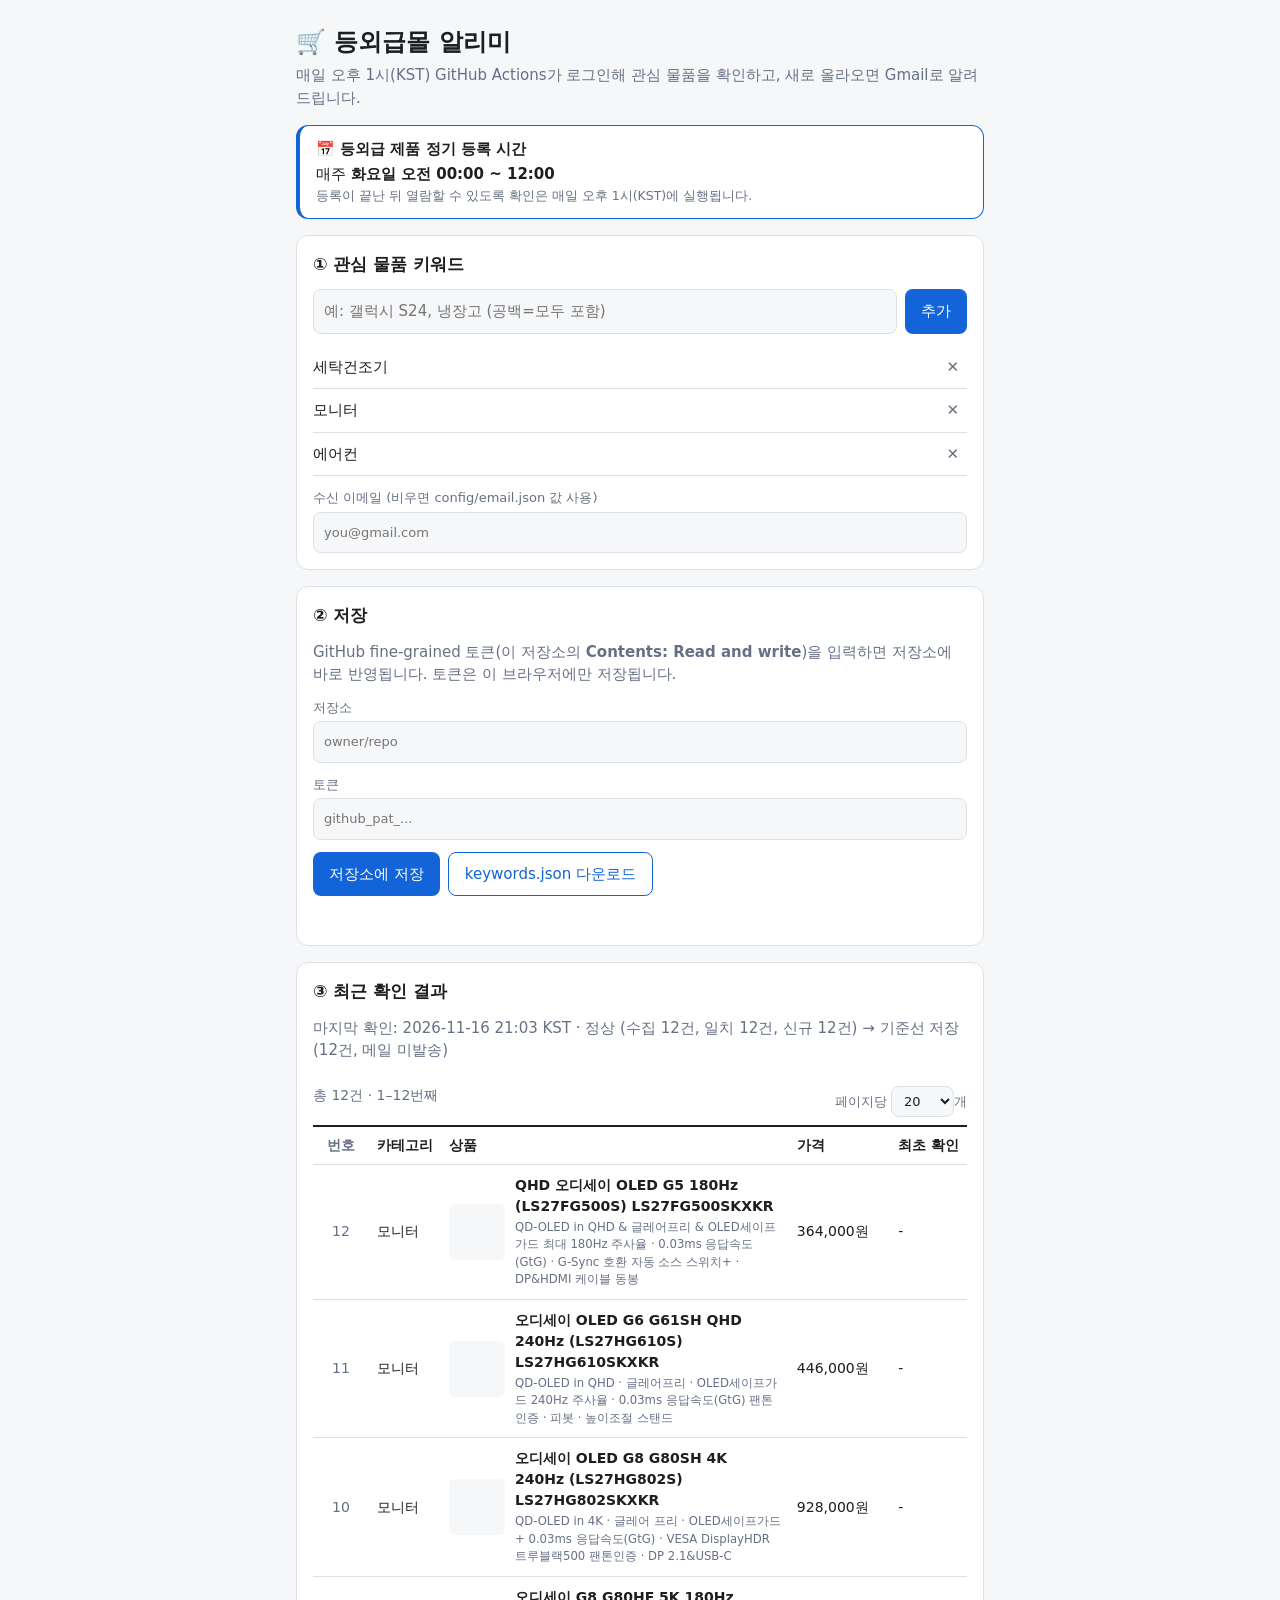
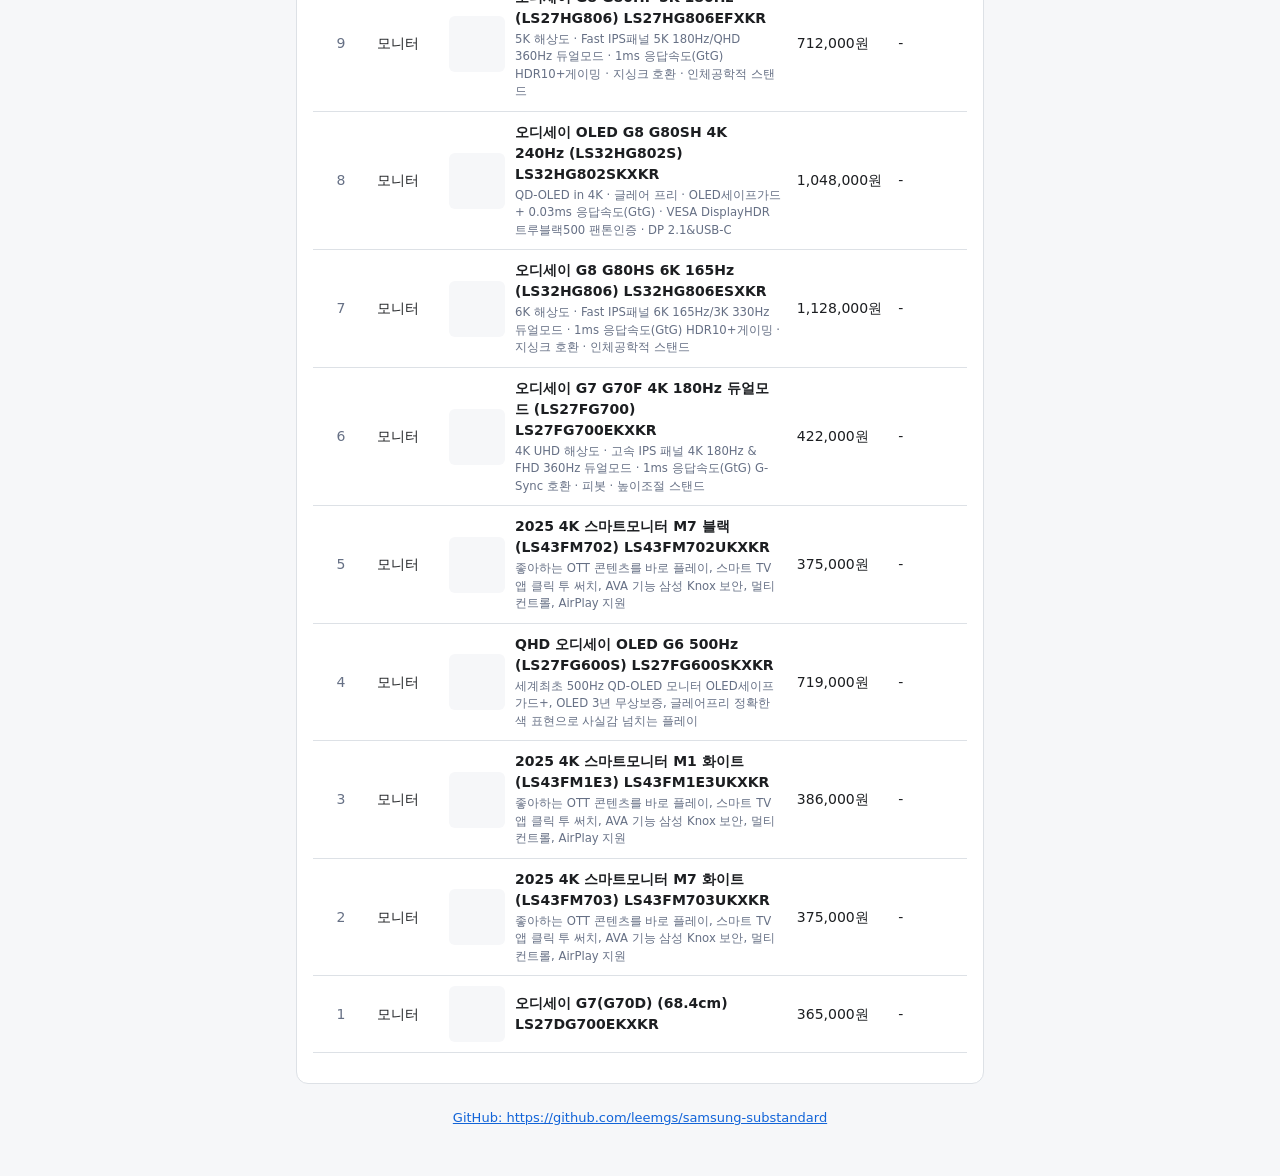
==== docs/index.html @ 7803d459 "feat: ③ 결과를 게시판(페이지당 10~100개, 페이지 번호)으로 출력, 로그인 후 안내 팝업 자동 확인 Co-Authored-By: Claude Sonnet 5.5 <nor" ====
<!doctype html>
<html lang="ko">
<head>
<meta charset="utf-8">
<meta name="viewport" content="width=device-width, initial-scale=1">
<title>등외급몰 알리미</title>
<link rel="stylesheet" href="style.css">
</head>
<body>
<main>
  <h1>🛒 등외급몰 알리미</h1>
  <p class="sub">매일 오후 1시(KST) GitHub Actions가 로그인해 관심 물품을 확인하고, 새로 올라오면 Gmail로 알려드립니다.</p>

  <aside class="notice" role="note">
    <strong>📅 등외급 제품 정기 등록 시간</strong>
    <span>매주 <b>화요일 오전 00:00 ~ 12:00</b></span>
    <small>등록이 끝난 뒤 열람할 수 있도록 확인은 매일 오후 1시(KST)에 실행됩니다.</small>
  </aside>

  <section>
    <h2>① 관심 물품 키워드</h2>
    <form id="add-form">
      <input id="kw" placeholder="예: 갤럭시 S24, 냉장고 (공백=모두 포함)" autocomplete="off">
      <button>추가</button>
    </form>
    <ul id="kw-list"></ul>
    <label>수신 이메일 (비우면 config/email.json 값 사용)
      <input id="notify" type="email" autocomplete="off" placeholder="you@gmail.com">
    </label>
  </section>

  <section>
    <h2>② 저장</h2>
    <p class="hint">GitHub fine-grained 토큰(이 저장소의 <b>Contents: Read and write</b>)을 입력하면 저장소에 바로 반영됩니다. 토큰은 이 브라우저에만 저장됩니다.</p>
    <label>저장소 <input id="repo" placeholder="owner/repo"></label>
    <label>토큰 <input id="token" type="password" placeholder="github_pat_..."></label>
    <div class="row">
      <button id="save">저장소에 저장</button>
      <button id="download" class="ghost">keywords.json 다운로드</button>
    </div>
    <p id="msg" role="status"></p>
  </section>

  <section>
    <h2>③ 최근 확인 결과</h2>
    <p id="status" class="hint">불러오는 중…</p>
    <div class="board-bar">
      <span id="total" aria-live="polite">총 0건</span>
      <label class="size">페이지당
        <select id="page-size" aria-label="페이지당 표시 개수">
          <option>10</option><option selected>20</option><option>30</option>
          <option>50</option><option>70</option><option>100</option>
        </select>개
      </label>
    </div>
    <div class="table-wrap">
      <table class="board">
        <thead><tr>
          <th class="num">번호</th><th class="cat">카테고리</th><th>상품</th>
          <th class="price">가격</th><th class="date">최초 확인</th>
        </tr></thead>
        <tbody id="matches"></tbody>
      </table>
    </div>
    <nav id="pager" class="pager" aria-label="페이지 이동"></nav>
  </section>
  <footer>
    <a href="https://github.com/leemgs/samsung-substandard" target="_blank" rel="noopener">GitHub: https://github.com/leemgs/samsung-substandard</a>
  </footer>
</main>
<script src="app.js"></script>
</body>
</html>
---- docs/style.css ----
:root{--bg:#f6f7f9;--fg:#1c1e21;--card:#fff;--line:#dde1e6;--accent:#1264d8;--mut:#667085}
@media (prefers-color-scheme:dark){:root{--bg:#14171b;--fg:#e8eaed;--card:#1d2127;--line:#2f353d;--accent:#5b9bff;--mut:#9aa4b2}}
*{box-sizing:border-box}
body{margin:0;background:var(--bg);color:var(--fg);font:15px/1.5 system-ui,-apple-system,"Noto Sans KR",sans-serif}
main{max-width:720px;margin:0 auto;padding:24px 16px 48px}
h1{margin:0 0 4px;font-size:24px}h2{font-size:17px;margin:0 0 12px}
.sub,.hint{color:var(--mut);margin:0 0 12px}
section{background:var(--card);border:1px solid var(--line);border-radius:12px;padding:16px;margin-top:16px}
input{width:100%;padding:10px;border:1px solid var(--line);border-radius:8px;background:var(--bg);color:var(--fg);font:inherit}
label{display:block;margin-top:12px;color:var(--mut);font-size:13px}label input{margin-top:4px}
form{display:flex;gap:8px}
button{padding:10px 16px;border:0;border-radius:8px;background:var(--accent);color:#fff;font:inherit;cursor:pointer;white-space:nowrap}
button.ghost{background:transparent;color:var(--accent);border:1px solid var(--accent)}
.row{display:flex;gap:8px;margin-top:12px;flex-wrap:wrap}
ul{list-style:none;padding:0;margin:12px 0 0}
li{display:flex;justify-content:space-between;align-items:center;padding:8px 0;border-bottom:1px solid var(--line)}
li button{background:transparent;color:var(--mut);padding:2px 8px}
.card{border:1px solid var(--line);border-radius:8px;padding:10px;margin-top:8px;display:flex;gap:10px}
.card img{width:64px;height:64px;object-fit:cover;border-radius:6px}
.tag{display:inline-block;background:var(--accent);color:#fff;border-radius:10px;padding:0 8px;font-size:12px}
#msg{min-height:1.4em;margin:12px 0 0}
footer{margin-top:24px;text-align:center;font-size:13px;color:var(--mut)}
footer a{color:var(--accent)}
.notice{display:flex;flex-direction:column;gap:2px;margin-top:16px;padding:12px 16px;border:1px solid var(--accent);border-left-width:4px;border-radius:12px;background:var(--card)}
.notice small{color:var(--mut)}

.board-bar{display:flex;justify-content:space-between;align-items:center;gap:8px;margin:8px 0;font-size:14px;color:var(--mut)}
.board-bar select{width:auto;padding:6px 8px;border:1px solid var(--line);border-radius:8px;background:var(--bg);color:var(--fg);font:inherit}
.table-wrap{overflow-x:auto}
.board{width:100%;border-collapse:collapse;font-size:14px}
.board th{padding:8px;border-top:2px solid var(--fg);border-bottom:1px solid var(--line);text-align:left;white-space:nowrap}
.board td{padding:10px 8px;border-bottom:1px solid var(--line);vertical-align:middle}
.board .num{width:56px;text-align:center;color:var(--mut)}
.board .price,.board .date{white-space:nowrap}
.board .cat{white-space:nowrap}
.board .pwrap{display:flex;gap:10px;align-items:center;min-width:240px}
.board .thumb{width:56px;height:56px;flex:none;border-radius:6px;background:var(--bg);overflow:hidden}
.board .thumb img{width:100%;height:100%;object-fit:cover;display:block}
.board .prod small{display:block;color:var(--mut);margin-top:2px}
.board .prod a{color:var(--fg);font-weight:600;text-decoration:none}
.board .prod a:hover{text-decoration:underline;color:var(--accent)}
.board .empty{text-align:center;color:var(--mut);padding:24px}
.new{display:inline-block;background:#d92d20;color:#fff;border-radius:4px;padding:0 5px;font-size:11px;font-weight:700}
.pager{display:flex;justify-content:center;flex-wrap:wrap;gap:4px;margin-top:14px}
.pager button{min-width:36px;padding:6px 10px;background:transparent;color:var(--fg);border:1px solid var(--line)}
.pager button.on{background:var(--accent);color:#fff;border-color:var(--accent)}
.pager button:disabled{opacity:.4;cursor:default}
.pager .gap{align-self:center;color:var(--mut)}
@media (max-width:640px){
  .board thead{display:none}
  .board,.board tbody,.board tr,.board td{display:block;width:100%}
  .board tr{border-bottom:1px solid var(--line);padding:8px 0}
  .board td{border:0;padding:3px 0}
  .board .num{width:auto;text-align:left}
  .board .num::before,.board .cat::before,.board .price::before,.board .date::before{content:attr(data-label) " · ";color:var(--mut)}
  .board .pwrap{min-width:0}
  .board .cat{white-space:normal}
}
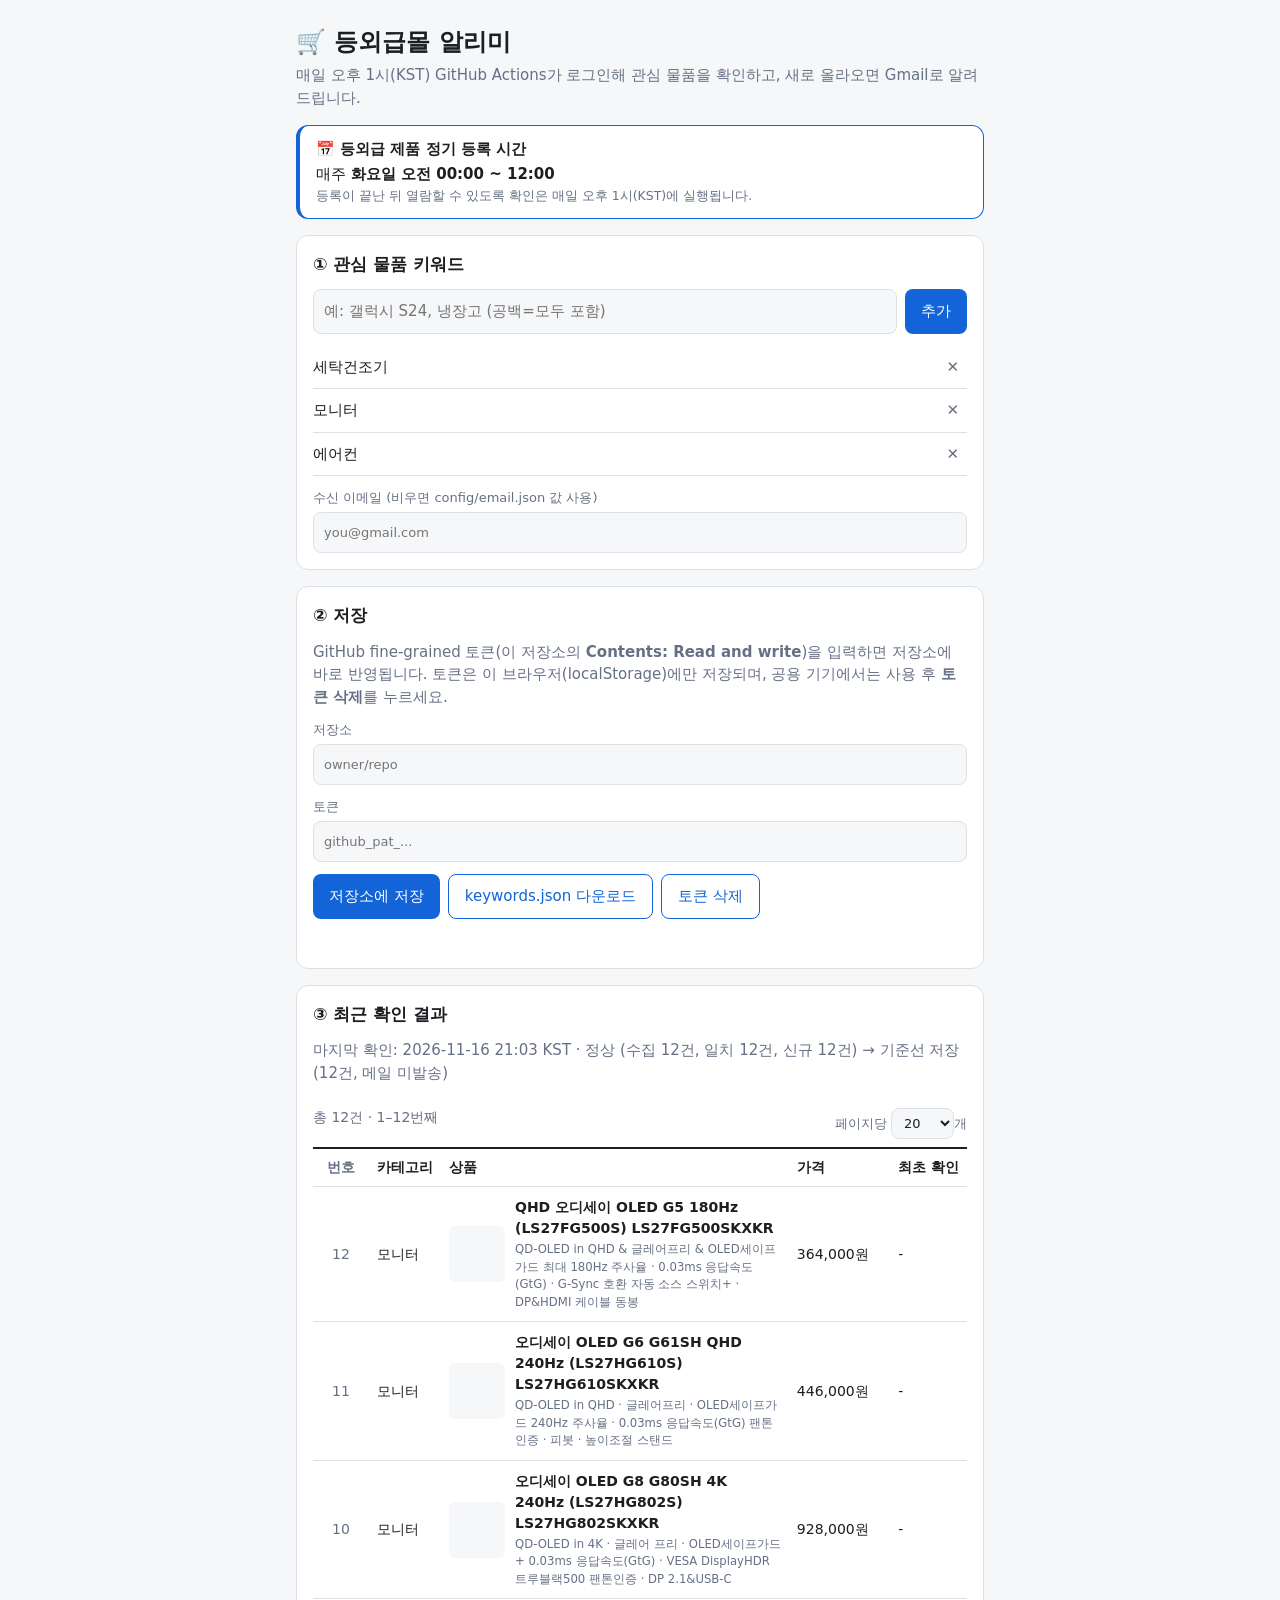
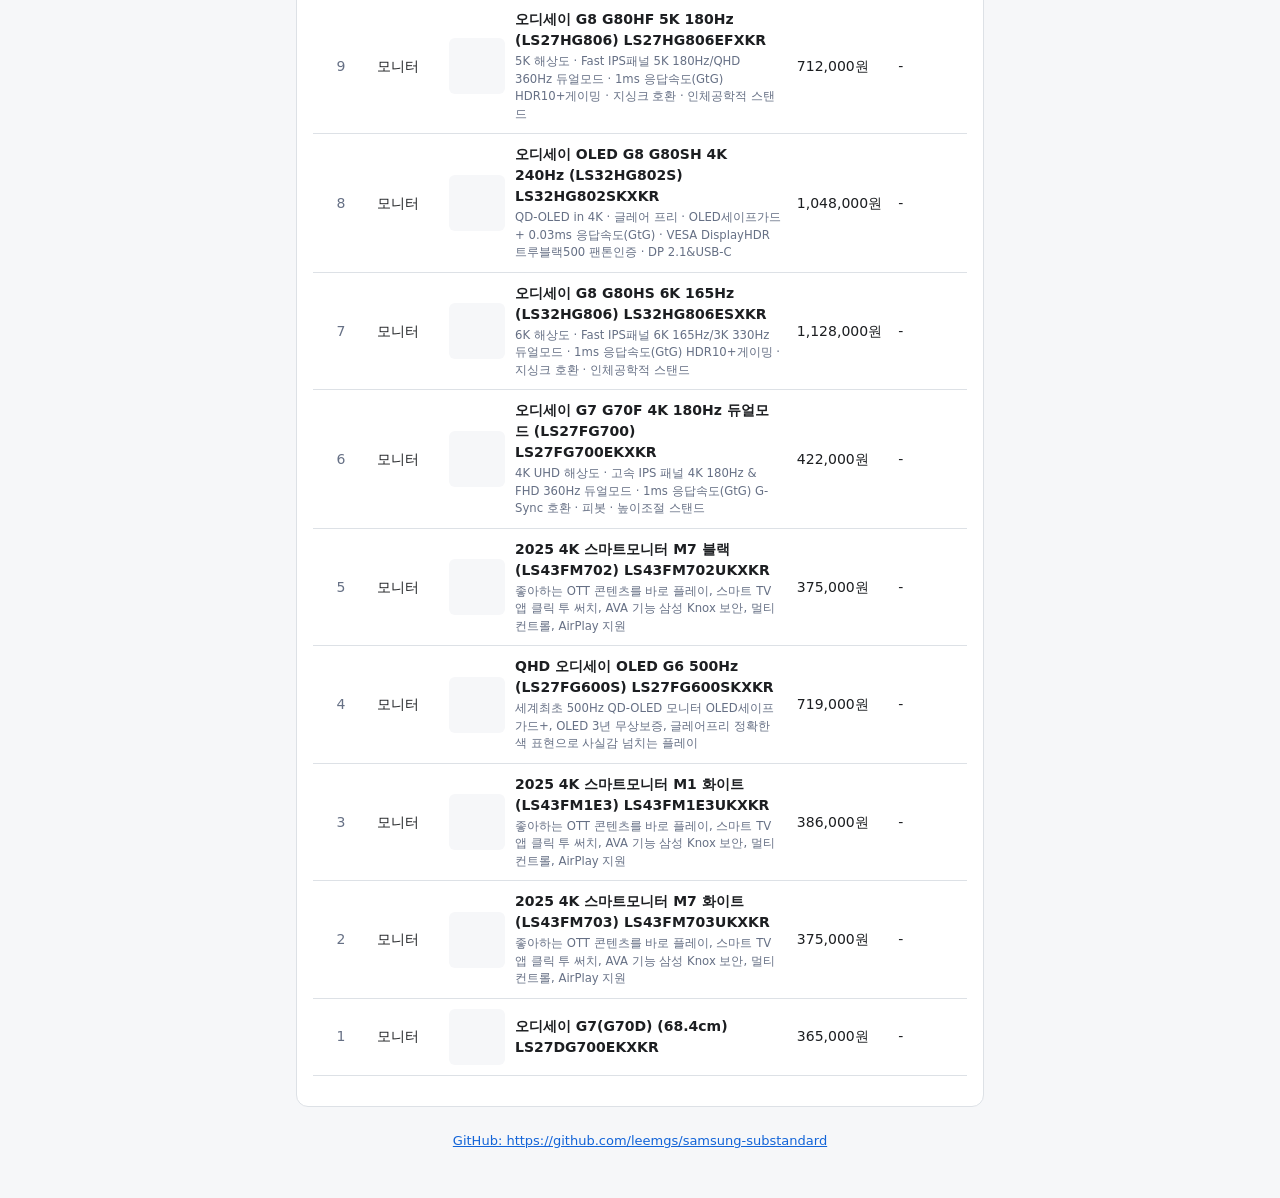
==== commit a5caaf92: "fix: 키워드 저장 재정비 - 충돌 재시도, 저장 후 GitHub 반영 확인, 오류 안내, 최신본 우선 로드, 토큰 삭제, 실행 시각 문구 수정 Co-Authored-By: Cl" ====
--- a/docs/index.html
+++ b/docs/index.html
@@ -31,12 +31,13 @@
 
   <section>
     <h2>② 저장</h2>
-    <p class="hint">GitHub fine-grained 토큰(이 저장소의 <b>Contents: Read and write</b>)을 입력하면 저장소에 바로 반영됩니다. 토큰은 이 브라우저에만 저장됩니다.</p>
-    <label>저장소 <input id="repo" placeholder="owner/repo"></label>
-    <label>토큰 <input id="token" type="password" placeholder="github_pat_..."></label>
+    <p class="hint">GitHub fine-grained 토큰(이 저장소의 <b>Contents: Read and write</b>)을 입력하면 저장소에 바로 반영됩니다. 토큰은 이 브라우저(localStorage)에만 저장되며, 공용 기기에서는 사용 후 <b>토큰 삭제</b>를 누르세요.</p>
+    <label>저장소 <input id="repo" placeholder="owner/repo" autocomplete="off"></label>
+    <label>토큰 <input id="token" type="password" placeholder="github_pat_..." autocomplete="off"></label>
     <div class="row">
       <button id="save">저장소에 저장</button>
       <button id="download" class="ghost">keywords.json 다운로드</button>
+      <button id="forget" class="ghost">토큰 삭제</button>
     </div>
     <p id="msg" role="status"></p>
   </section>
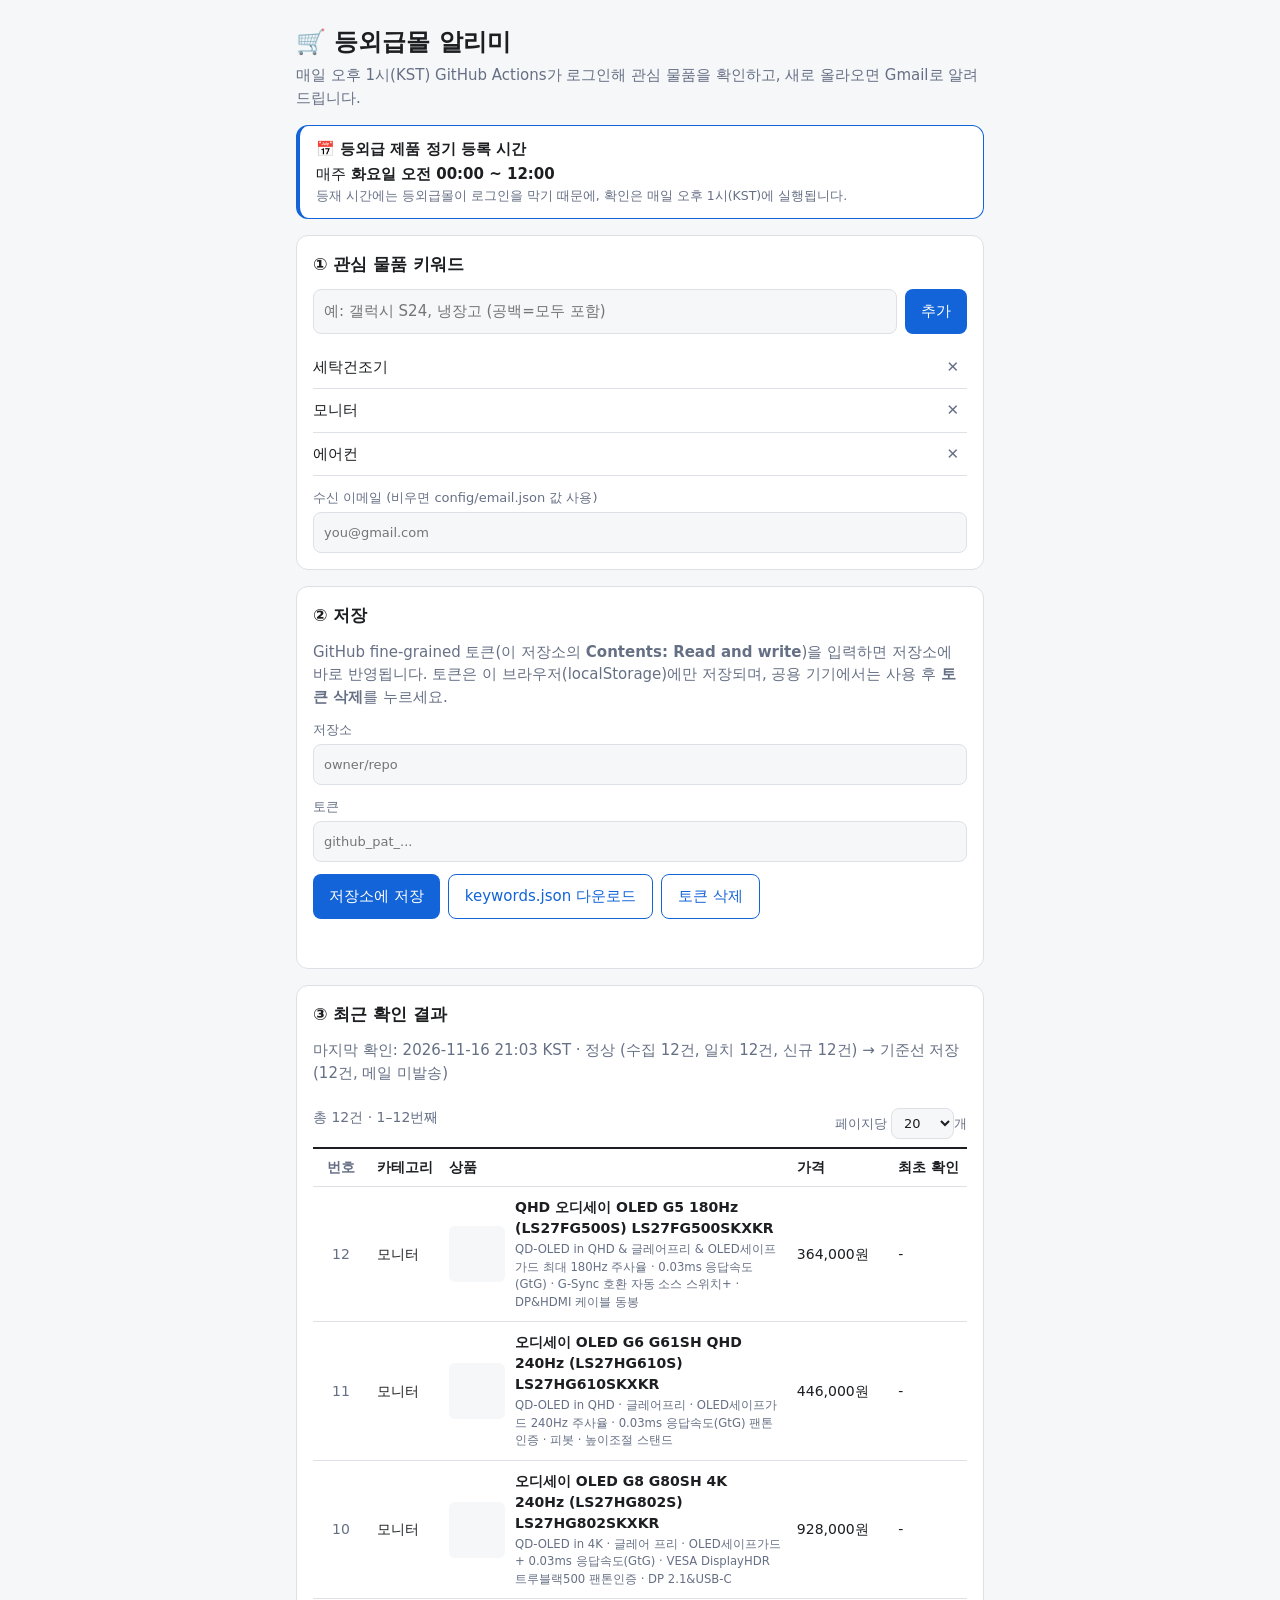
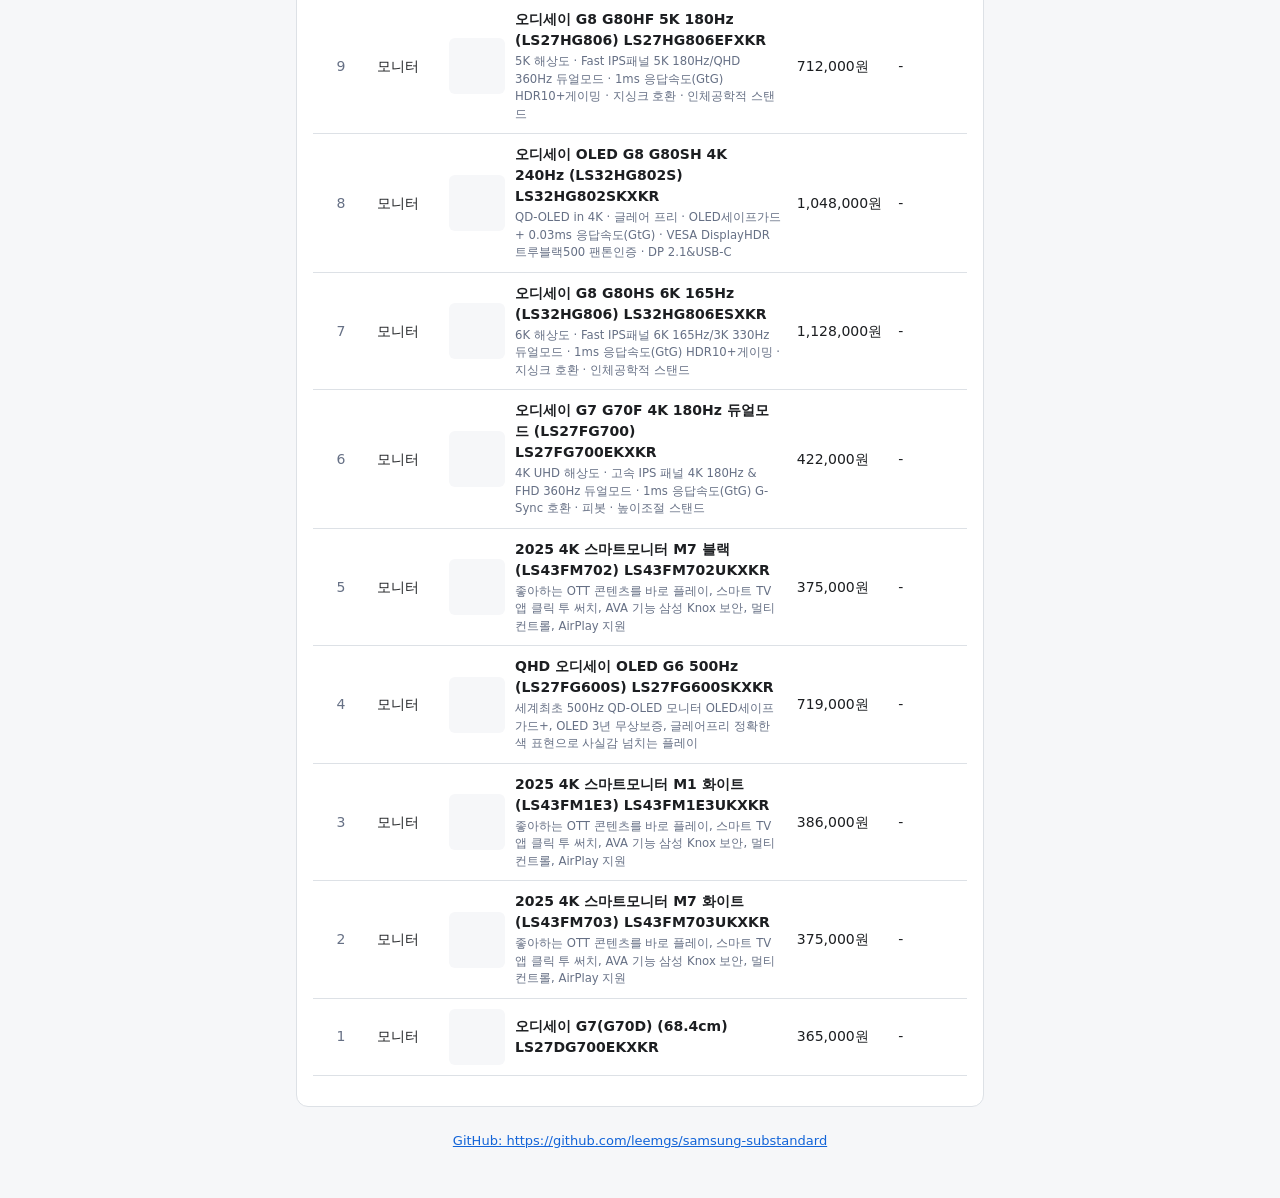
==== commit ac510b61: "fix: 등재 시간(화 00:00~12:00)에는 사이트가 로그인을 차단함을 감지해 즉시 안내(계정 정보 미전송), 안내 문구 수정 Co-Authored-By: Claude Son" ====
--- a/docs/index.html
+++ b/docs/index.html
@@ -14,7 +14,7 @@
   <aside class="notice" role="note">
     <strong>📅 등외급 제품 정기 등록 시간</strong>
     <span>매주 <b>화요일 오전 00:00 ~ 12:00</b></span>
-    <small>등록이 끝난 뒤 열람할 수 있도록 확인은 매일 오후 1시(KST)에 실행됩니다.</small>
+    <small>등재 시간에는 등외급몰이 로그인을 막기 때문에, 확인은 매일 오후 1시(KST)에 실행됩니다.</small>
   </aside>
 
   <section>
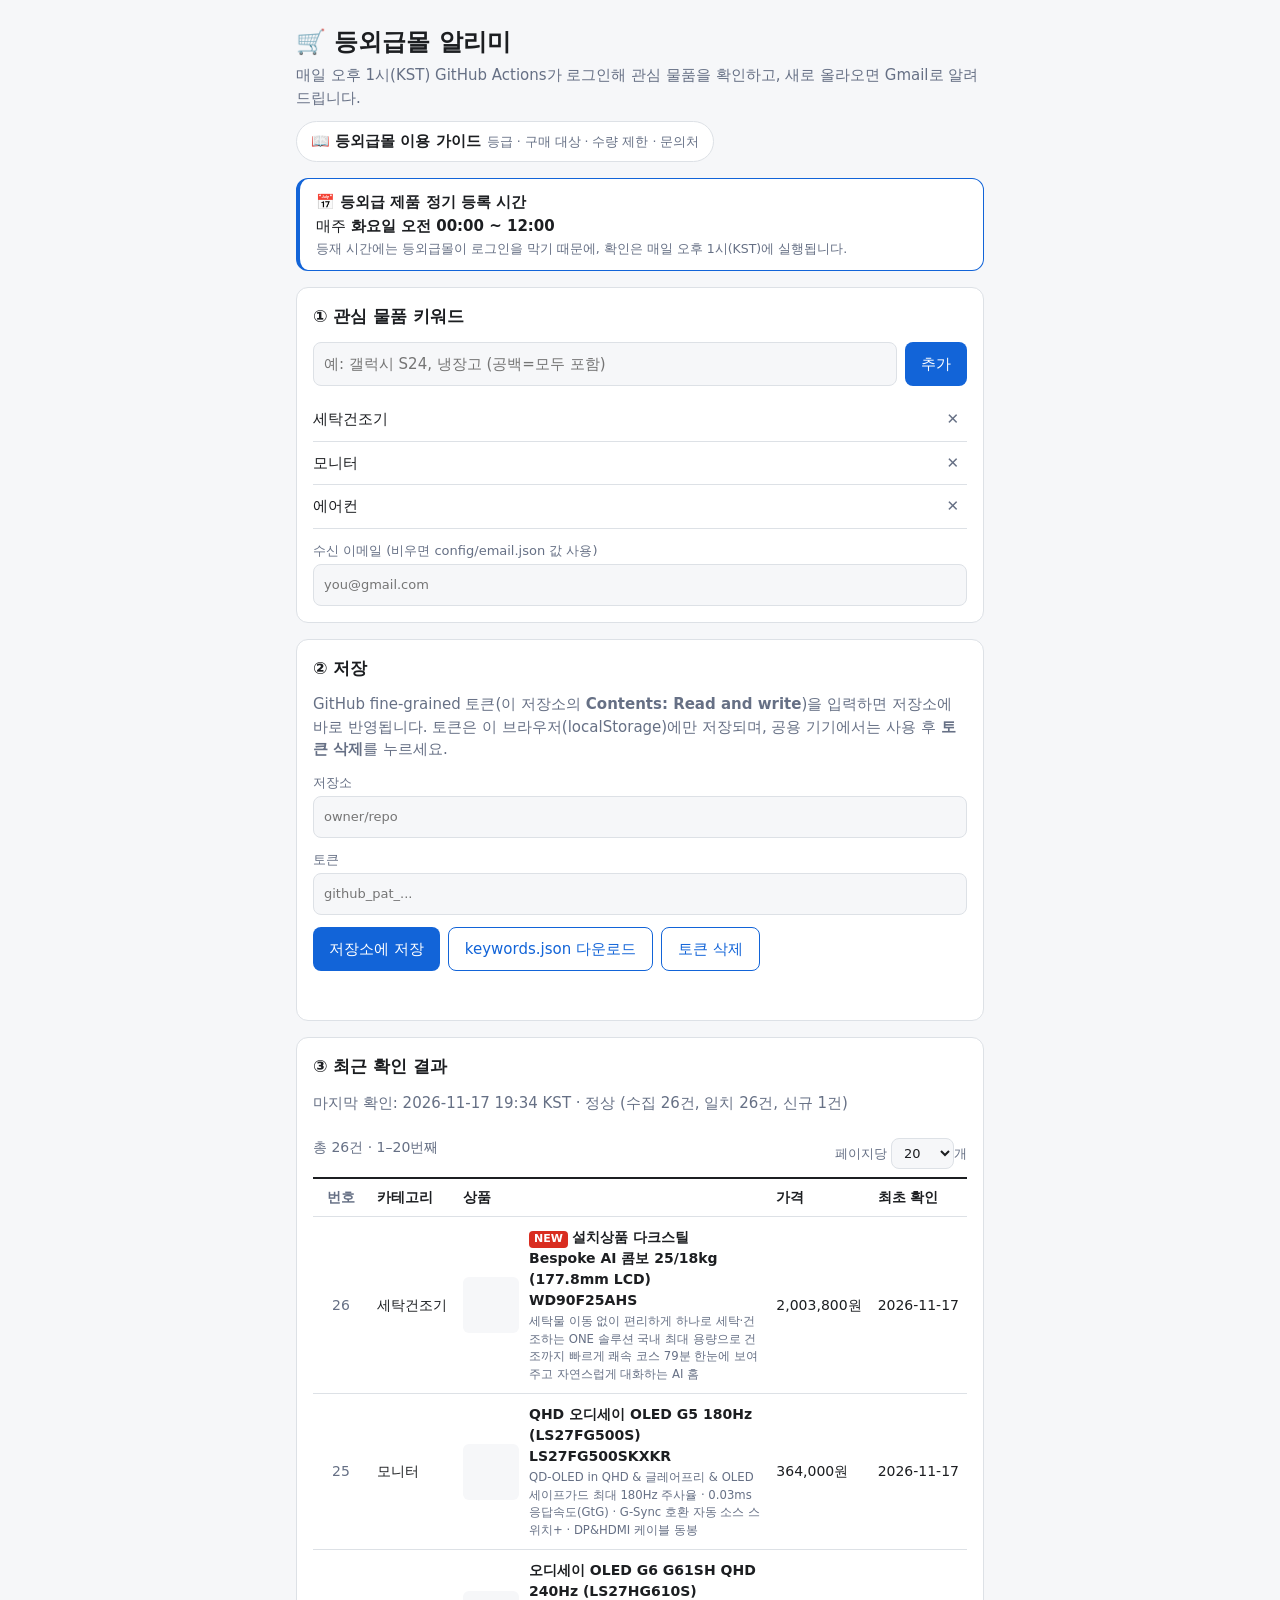
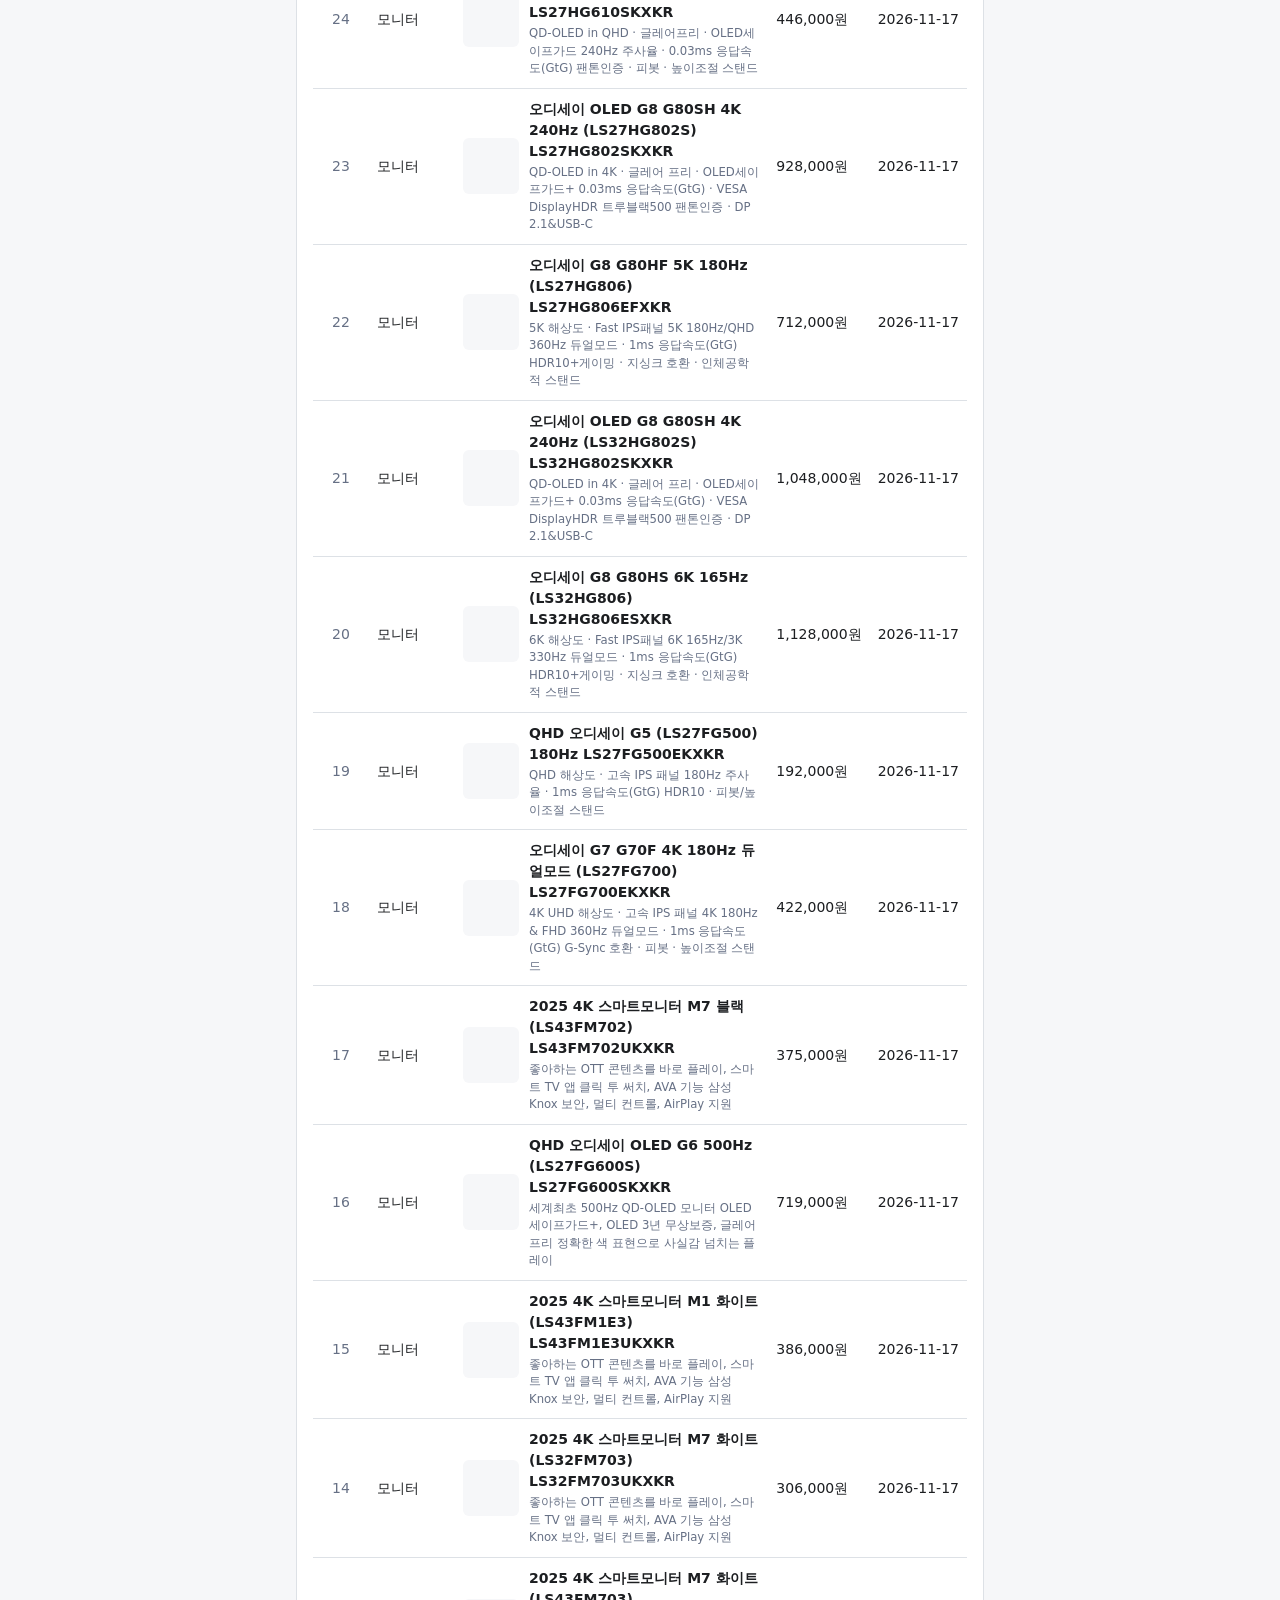
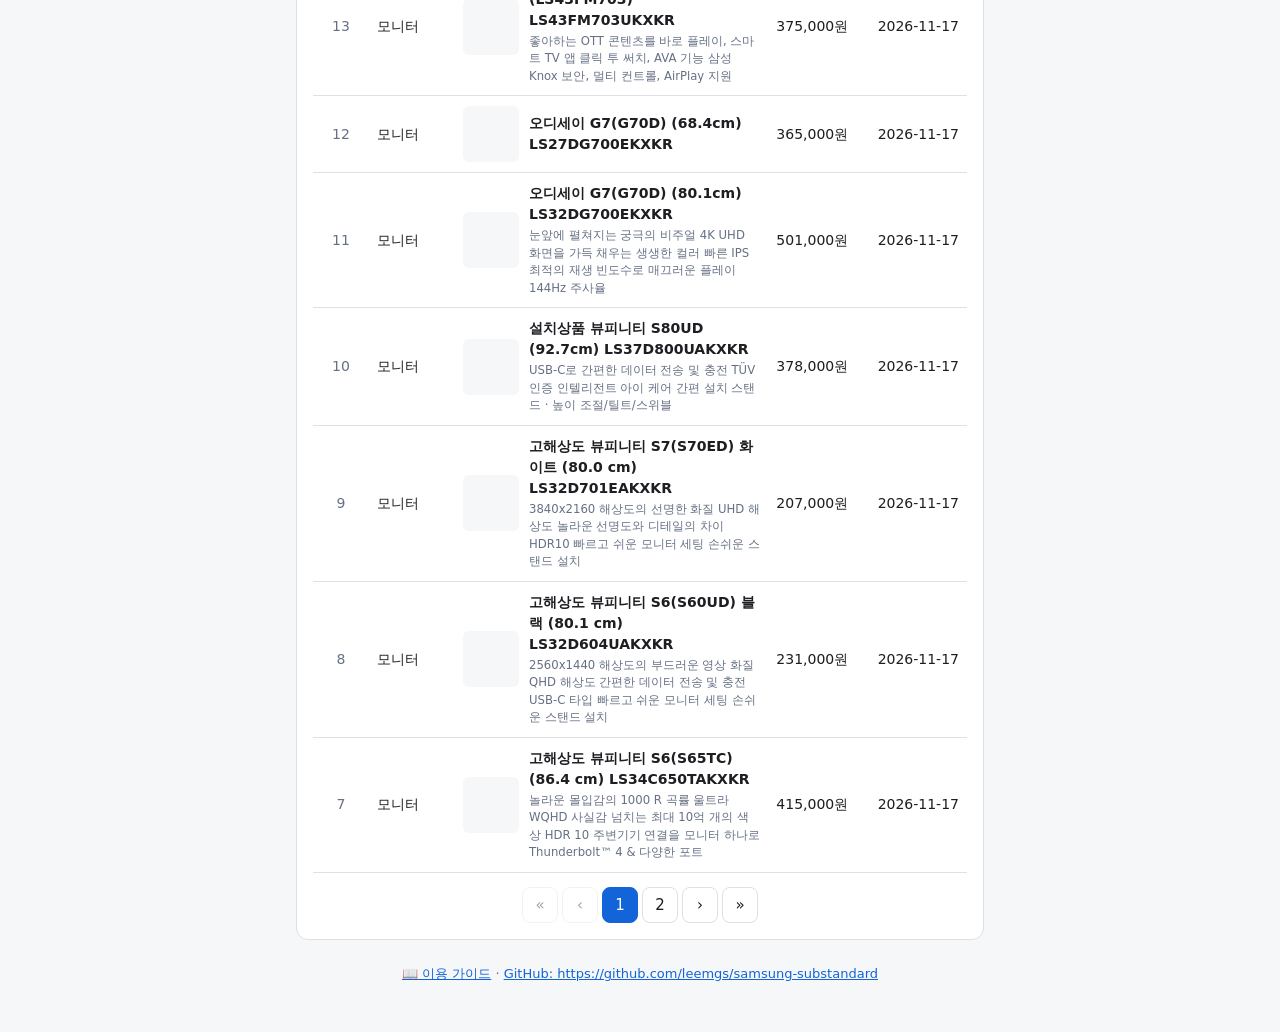
==== commit 0ad2a9c4: "feat: 등외급몰 이용 가이드 페이지(docs/guide.html) 추가 및 메인 화면 링크 등외품 제도·등급표, 구매대상, 구매수량 제한, FAQ, 문의처를 정리. 모바일 카드" ====
--- a/docs/index.html
+++ b/docs/index.html
@@ -10,6 +10,8 @@
 <main>
   <h1>🛒 등외급몰 알리미</h1>
   <p class="sub">매일 오후 1시(KST) GitHub Actions가 로그인해 관심 물품을 확인하고, 새로 올라오면 Gmail로 알려드립니다.</p>
+
+  <p class="guide-link"><a href="guide.html">📖 등외급몰 이용 가이드 <small>등급 · 구매 대상 · 수량 제한 · 문의처</small></a></p>
 
   <aside class="notice" role="note">
     <strong>📅 등외급 제품 정기 등록 시간</strong>
@@ -66,6 +68,7 @@
     <nav id="pager" class="pager" aria-label="페이지 이동"></nav>
   </section>
   <footer>
+    <a href="guide.html">📖 이용 가이드</a> ·
     <a href="https://github.com/leemgs/samsung-substandard" target="_blank" rel="noopener">GitHub: https://github.com/leemgs/samsung-substandard</a>
   </footer>
 </main>
--- a/docs/style.css
+++ b/docs/style.css
@@ -56,3 +56,36 @@
   .board .pwrap{min-width:0}
   .board .cat{white-space:normal}
 }
+
+/* ---- 이용 가이드 */
+.guide-link{margin:12px 0 0}
+.guide-link a{display:inline-flex;flex-wrap:wrap;gap:6px;align-items:baseline;padding:8px 14px;border:1px solid var(--line);border-radius:999px;background:var(--card);color:var(--fg);font-weight:600;text-decoration:none}
+.guide-link a:hover{border-color:var(--accent);color:var(--accent)}
+.guide-link small{font-weight:400;color:var(--mut)}
+.back{margin:0 0 8px;font-size:14px}.back a,.guide a{color:var(--accent)}
+.toc{display:flex;flex-wrap:wrap;gap:6px 14px;align-items:center;margin-top:16px;padding:12px 16px;border:1px solid var(--line);border-radius:12px;background:var(--card);font-size:14px}
+.toc strong{margin-right:4px}
+.guide section h2{padding-bottom:8px;border-bottom:2px solid var(--fg)}
+.guide section p{margin:8px 0}
+.guide section[id]{scroll-margin-top:12px}
+.guide .note{color:var(--mut);font-size:14px}
+.sub-note{color:var(--mut);font-size:13px}
+.blind{position:absolute;width:1px;height:1px;overflow:hidden;clip:rect(0 0 0 0)}
+.grid{width:100%;border-collapse:collapse;margin-top:10px;font-size:14px}
+.grid th,.grid td{padding:10px 12px;border:1px solid var(--line);vertical-align:top;text-align:left}
+.grid thead th{background:var(--bg);text-align:center}
+.grid tbody th{background:var(--bg);white-space:nowrap;font-weight:600}
+.grid ul{margin:0;padding-left:18px;list-style:disc}
+.grid li{display:list-item;border:0;padding:2px 0;justify-content:flex-start}
+.grid .pct{display:block;text-align:center;font-weight:700;color:var(--accent)}
+.guide details{border:1px solid var(--line);border-radius:10px;padding:10px 14px;margin-top:8px}
+.guide summary{cursor:pointer;font-weight:600}
+@media (max-width:640px){
+  .grid thead{display:none}
+  .grid,.grid tbody,.grid tr,.grid th,.grid td{display:block;width:100%}
+  .grid tr{margin-top:10px;border:1px solid var(--line);border-radius:10px;overflow:hidden}
+  .grid th,.grid td{border:0;border-bottom:1px solid var(--line);white-space:normal}
+  .grid tr>*:last-child{border-bottom:0}
+  .grid td[data-label]::before,.grid th[data-label]::before{content:attr(data-label);display:block;margin-bottom:2px;font-size:12px;font-weight:600;color:var(--mut)}
+  .grid tbody th[scope=row]:not([data-label])::before{content:none}
+}
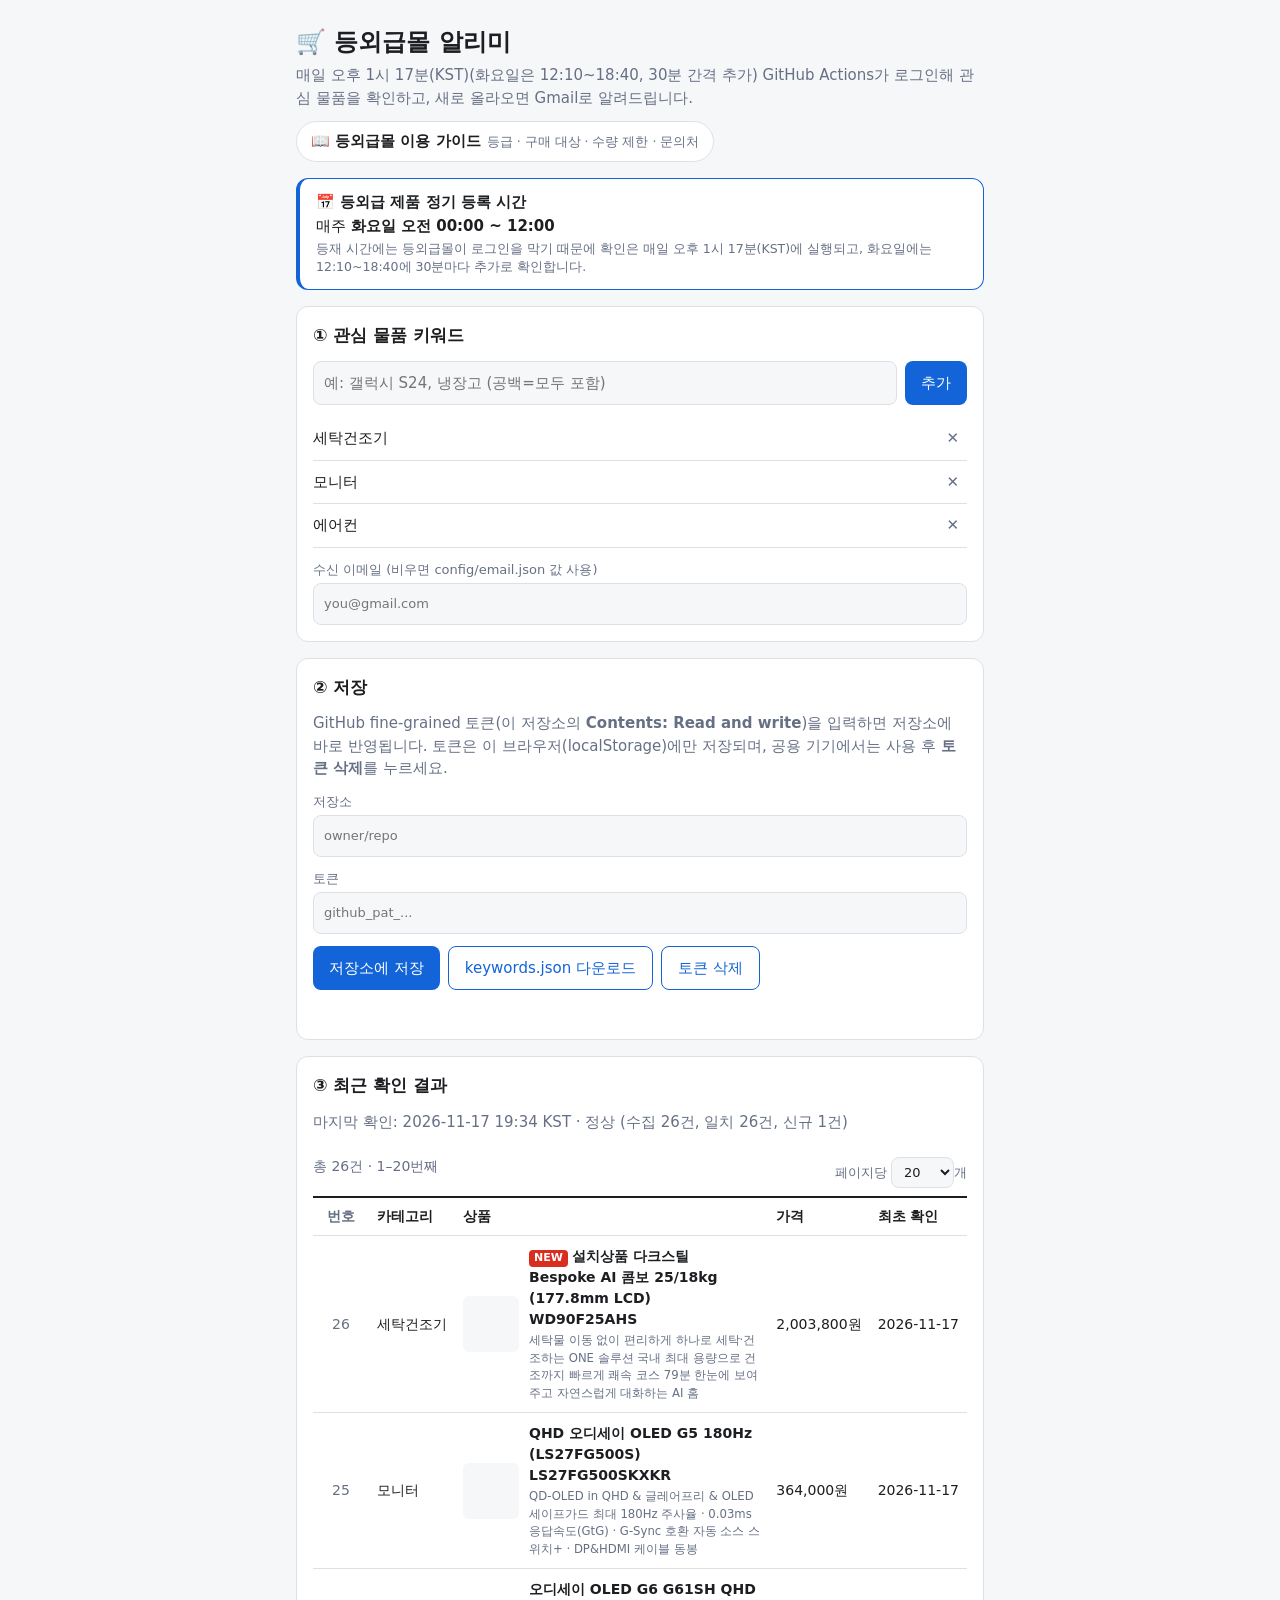
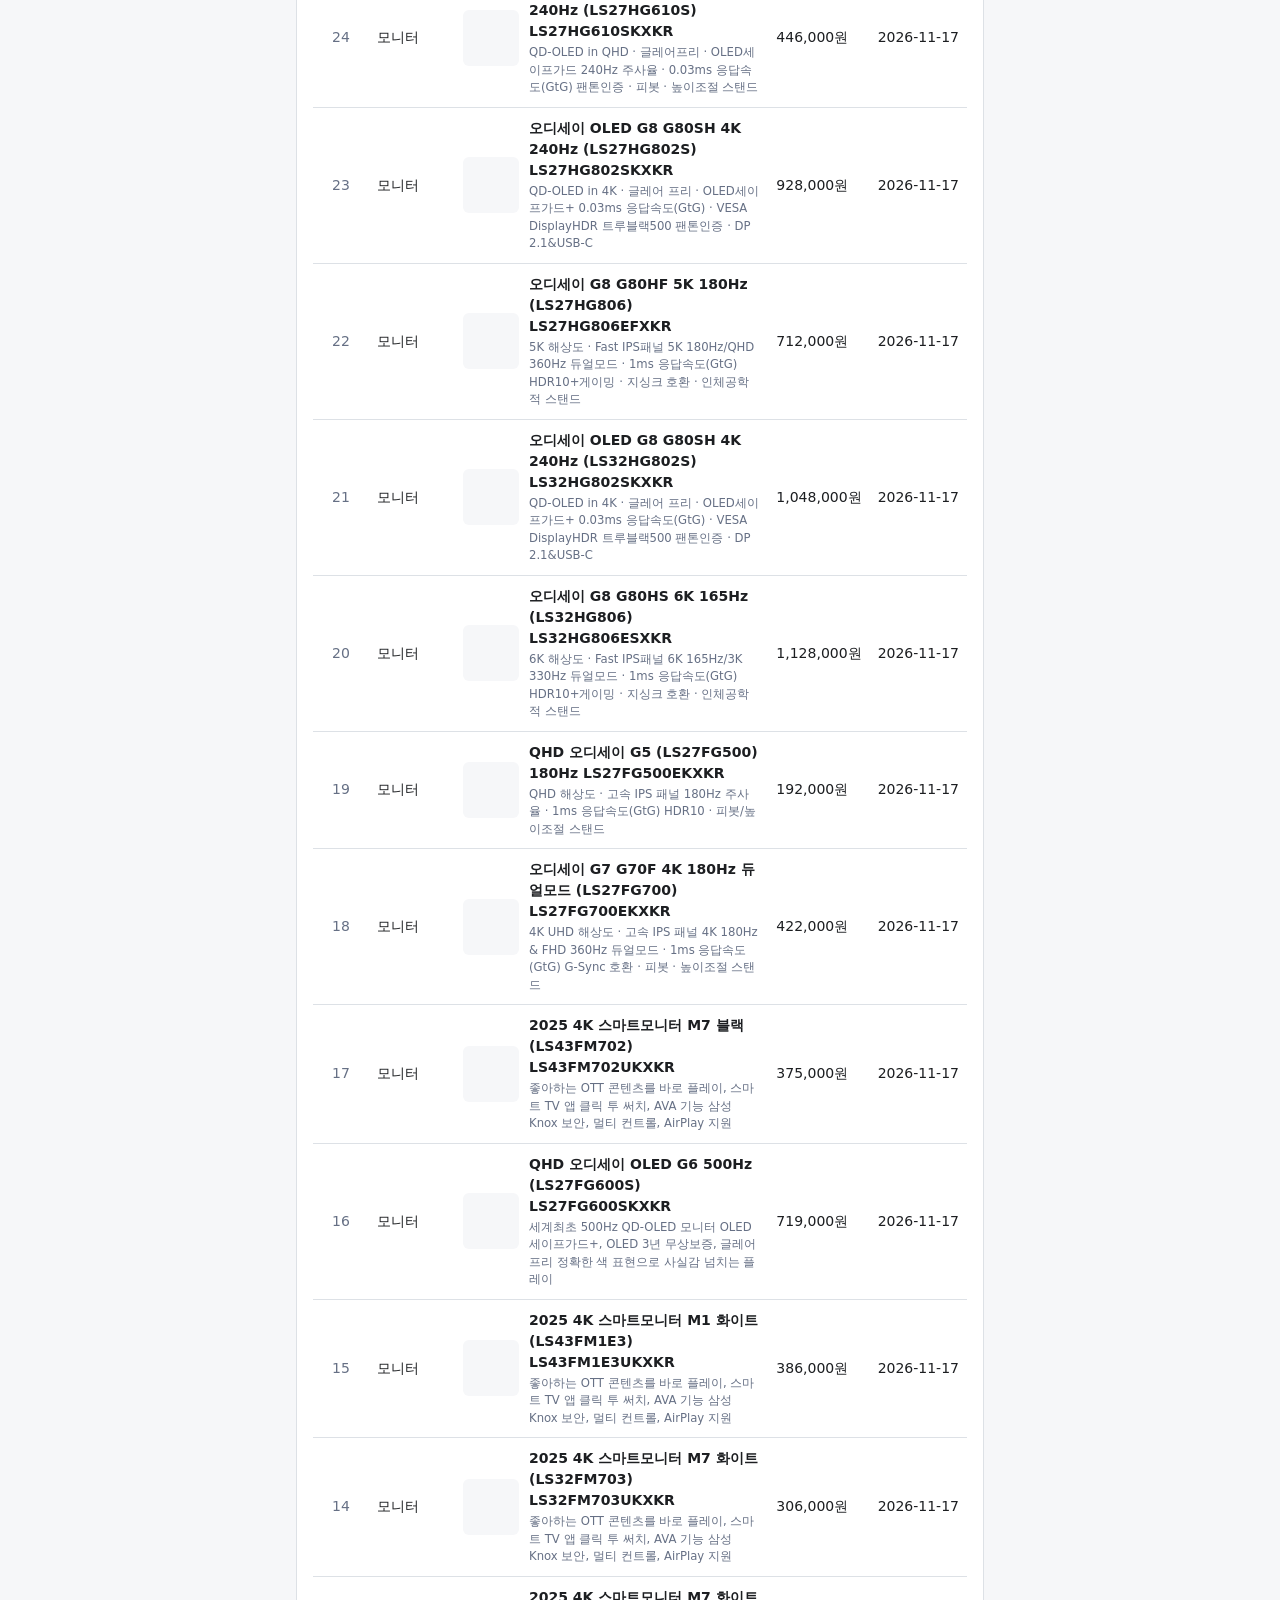
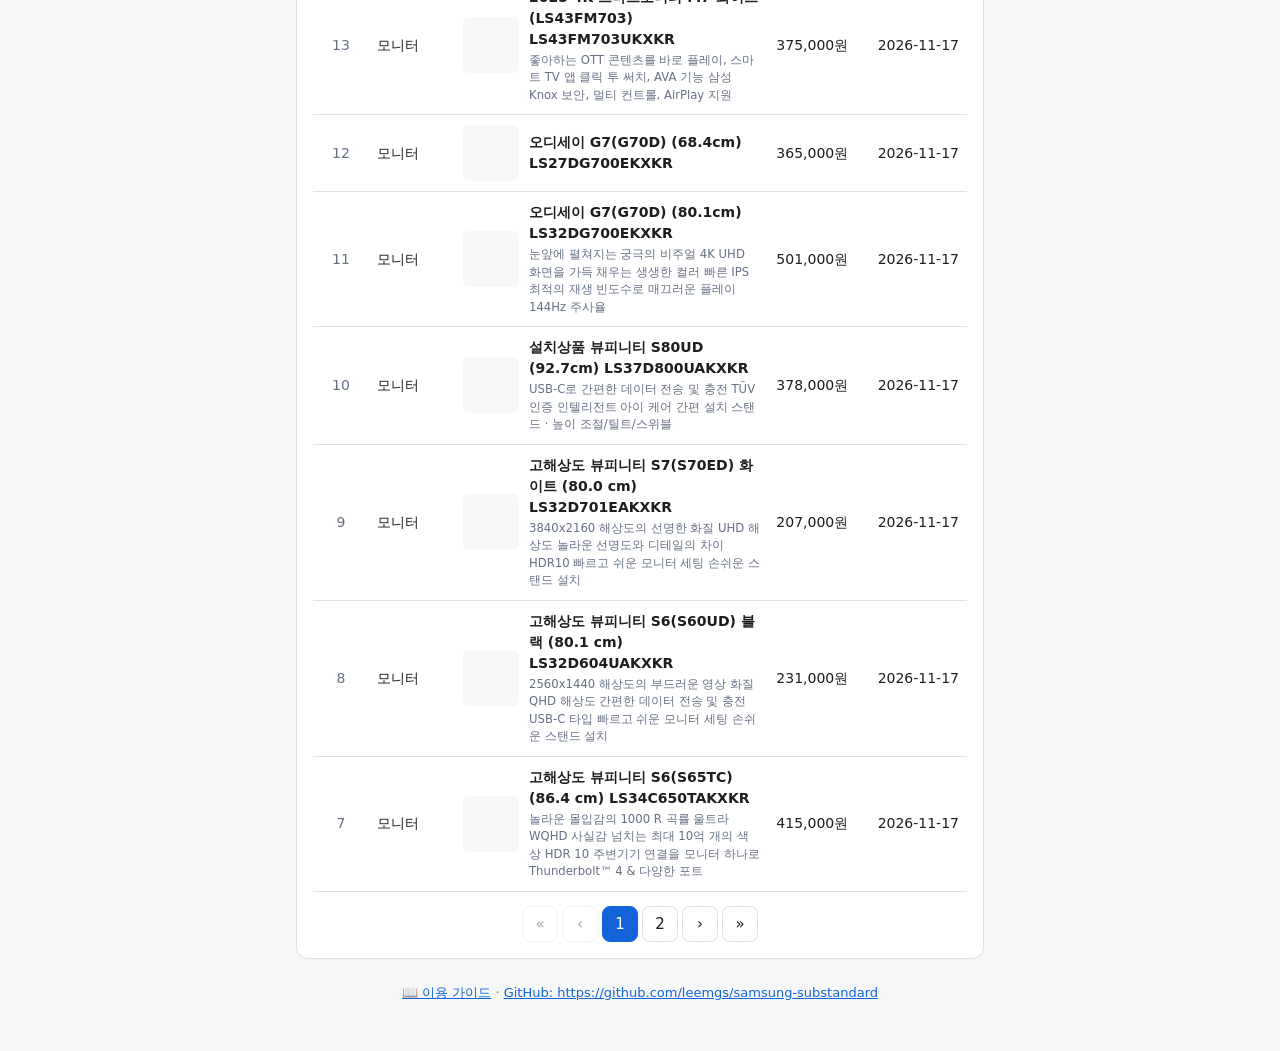
==== commit 88d69020: "feat: 화요일 12:10~18:40(KST) 30분 간격 확인 스케줄 추가 등재 직후 빠른 품절에 대비. 매일 13:17 실행은 유지.  Co-Authored-By: Claud" ====
--- a/docs/index.html
+++ b/docs/index.html
@@ -9,14 +9,14 @@
 <body>
 <main>
   <h1>🛒 등외급몰 알리미</h1>
-  <p class="sub">매일 오후 1시(KST) GitHub Actions가 로그인해 관심 물품을 확인하고, 새로 올라오면 Gmail로 알려드립니다.</p>
+  <p class="sub">매일 오후 1시 17분(KST)(화요일은 12:10~18:40, 30분 간격 추가) GitHub Actions가 로그인해 관심 물품을 확인하고, 새로 올라오면 Gmail로 알려드립니다.</p>
 
   <p class="guide-link"><a href="guide.html">📖 등외급몰 이용 가이드 <small>등급 · 구매 대상 · 수량 제한 · 문의처</small></a></p>
 
   <aside class="notice" role="note">
     <strong>📅 등외급 제품 정기 등록 시간</strong>
     <span>매주 <b>화요일 오전 00:00 ~ 12:00</b></span>
-    <small>등재 시간에는 등외급몰이 로그인을 막기 때문에, 확인은 매일 오후 1시(KST)에 실행됩니다.</small>
+    <small>등재 시간에는 등외급몰이 로그인을 막기 때문에 확인은 매일 오후 1시 17분(KST)에 실행되고, 화요일에는 12:10~18:40에 30분마다 추가로 확인합니다.</small>
   </aside>
 
   <section>
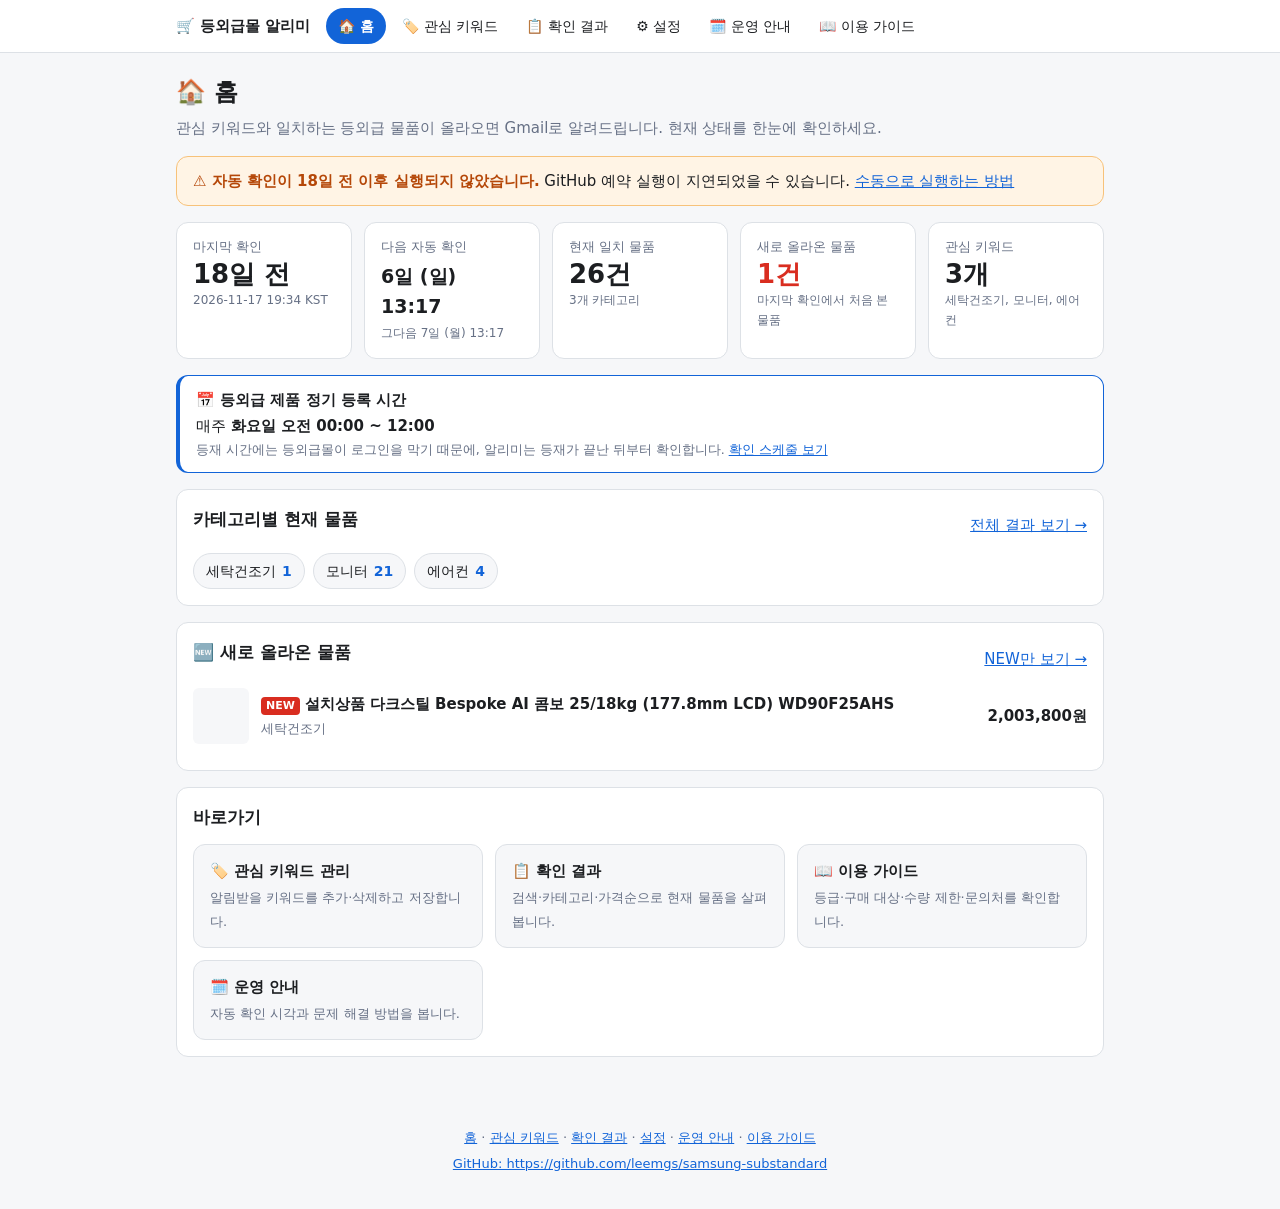
==== commit d611b276: "feat: 웹앱을 메뉴별 독립 페이지로 개편 (홈/관심 키워드/확인 결과/설정/운영 안내/이용 가이드) - 공통 상단 메뉴·푸터(js/common.js), 모바일 대응, 현재 메뉴" ====
--- a/docs/index.html
+++ b/docs/index.html
@@ -4,74 +4,48 @@
 <meta charset="utf-8">
 <meta name="viewport" content="width=device-width, initial-scale=1">
 <title>등외급몰 알리미</title>
+<meta name="description" content="삼성전자 등외급몰의 관심 물품이 올라오면 이메일로 알려드립니다.">
 <link rel="stylesheet" href="style.css">
 </head>
 <body>
-<main>
-  <h1>🛒 등외급몰 알리미</h1>
-  <p class="sub">매일 오후 1시 17분(KST)(화요일은 12:10~18:40, 30분 간격 추가) GitHub Actions가 로그인해 관심 물품을 확인하고, 새로 올라오면 Gmail로 알려드립니다.</p>
+<header id="site-header"></header>
+<main id="main">
+  <h1>🏠 홈</h1>
+  <p class="sub">관심 키워드와 일치하는 등외급 물품이 올라오면 Gmail로 알려드립니다. 현재 상태를 한눈에 확인하세요.</p>
 
-  <p class="guide-link"><a href="guide.html">📖 등외급몰 이용 가이드 <small>등급 · 구매 대상 · 수량 제한 · 문의처</small></a></p>
+  <div id="banners"></div>
+
+  <div class="stats" id="stats" aria-live="polite">
+    <div class="stat"><div class="label">불러오는 중…</div></div>
+  </div>
 
   <aside class="notice" role="note">
     <strong>📅 등외급 제품 정기 등록 시간</strong>
     <span>매주 <b>화요일 오전 00:00 ~ 12:00</b></span>
-    <small>등재 시간에는 등외급몰이 로그인을 막기 때문에 확인은 매일 오후 1시 17분(KST)에 실행되고, 화요일에는 12:10~18:40에 30분마다 추가로 확인합니다.</small>
+    <small>등재 시간에는 등외급몰이 로그인을 막기 때문에, 알리미는 등재가 끝난 뒤부터 확인합니다. <a href="schedule.html">확인 스케줄 보기</a></small>
   </aside>
 
   <section>
-    <h2>① 관심 물품 키워드</h2>
-    <form id="add-form">
-      <input id="kw" placeholder="예: 갤럭시 S24, 냉장고 (공백=모두 포함)" autocomplete="off">
-      <button>추가</button>
-    </form>
-    <ul id="kw-list"></ul>
-    <label>수신 이메일 (비우면 config/email.json 값 사용)
-      <input id="notify" type="email" autocomplete="off" placeholder="you@gmail.com">
-    </label>
+    <div class="link-row"><h2>카테고리별 현재 물품</h2><a href="results.html">전체 결과 보기 →</a></div>
+    <div class="chips" id="categories"><span class="hint">불러오는 중…</span></div>
   </section>
 
   <section>
-    <h2>② 저장</h2>
-    <p class="hint">GitHub fine-grained 토큰(이 저장소의 <b>Contents: Read and write</b>)을 입력하면 저장소에 바로 반영됩니다. 토큰은 이 브라우저(localStorage)에만 저장되며, 공용 기기에서는 사용 후 <b>토큰 삭제</b>를 누르세요.</p>
-    <label>저장소 <input id="repo" placeholder="owner/repo" autocomplete="off"></label>
-    <label>토큰 <input id="token" type="password" placeholder="github_pat_..." autocomplete="off"></label>
-    <div class="row">
-      <button id="save">저장소에 저장</button>
-      <button id="download" class="ghost">keywords.json 다운로드</button>
-      <button id="forget" class="ghost">토큰 삭제</button>
-    </div>
-    <p id="msg" role="status"></p>
+    <div class="link-row"><h2>🆕 새로 올라온 물품</h2><a href="results.html?new=1">NEW만 보기 →</a></div>
+    <div id="new-items"><span class="hint">불러오는 중…</span></div>
   </section>
 
   <section>
-    <h2>③ 최근 확인 결과</h2>
-    <p id="status" class="hint">불러오는 중…</p>
-    <div class="board-bar">
-      <span id="total" aria-live="polite">총 0건</span>
-      <label class="size">페이지당
-        <select id="page-size" aria-label="페이지당 표시 개수">
-          <option>10</option><option selected>20</option><option>30</option>
-          <option>50</option><option>70</option><option>100</option>
-        </select>개
-      </label>
+    <h2>바로가기</h2>
+    <div class="cards">
+      <a href="keywords.html"><b>🏷️ 관심 키워드 관리</b><span>알림받을 키워드를 추가·삭제하고 저장합니다.</span></a>
+      <a href="results.html"><b>📋 확인 결과</b><span>검색·카테고리·가격순으로 현재 물품을 살펴봅니다.</span></a>
+      <a href="guide.html"><b>📖 이용 가이드</b><span>등급·구매 대상·수량 제한·문의처를 확인합니다.</span></a>
+      <a href="schedule.html"><b>🗓️ 운영 안내</b><span>자동 확인 시각과 문제 해결 방법을 봅니다.</span></a>
     </div>
-    <div class="table-wrap">
-      <table class="board">
-        <thead><tr>
-          <th class="num">번호</th><th class="cat">카테고리</th><th>상품</th>
-          <th class="price">가격</th><th class="date">최초 확인</th>
-        </tr></thead>
-        <tbody id="matches"></tbody>
-      </table>
-    </div>
-    <nav id="pager" class="pager" aria-label="페이지 이동"></nav>
   </section>
-  <footer>
-    <a href="guide.html">📖 이용 가이드</a> ·
-    <a href="https://github.com/leemgs/samsung-substandard" target="_blank" rel="noopener">GitHub: https://github.com/leemgs/samsung-substandard</a>
-  </footer>
 </main>
-<script src="app.js"></script>
+<footer id="site-footer"></footer>
+<script type="module" src="js/home.js"></script>
 </body>
 </html>
--- a/docs/style.css
+++ b/docs/style.css
@@ -1,74 +1,124 @@
-:root{--bg:#f6f7f9;--fg:#1c1e21;--card:#fff;--line:#dde1e6;--accent:#1264d8;--mut:#667085}
-@media (prefers-color-scheme:dark){:root{--bg:#14171b;--fg:#e8eaed;--card:#1d2127;--line:#2f353d;--accent:#5b9bff;--mut:#9aa4b2}}
+:root{--bg:#f6f7f9;--fg:#1c1e21;--card:#fff;--line:#dde1e6;--accent:#1264d8;--mut:#667085;--soft:#eef4ff;
+  --ok:#12805c;--warn:#b54708;--warn-bg:#fff4e5;--warn-line:#f7c27a;--danger:#d92d20}
+@media (prefers-color-scheme:dark){:root{--bg:#14171b;--fg:#e8eaed;--card:#1d2127;--line:#2f353d;--accent:#5b9bff;--mut:#9aa4b2;--soft:#1b2a44;
+  --ok:#4ade80;--warn:#fdb022;--warn-bg:#3a2a10;--warn-line:#6b4a14;--danger:#f97066}}
 *{box-sizing:border-box}
-body{margin:0;background:var(--bg);color:var(--fg);font:15px/1.5 system-ui,-apple-system,"Noto Sans KR",sans-serif}
-main{max-width:720px;margin:0 auto;padding:24px 16px 48px}
-h1{margin:0 0 4px;font-size:24px}h2{font-size:17px;margin:0 0 12px}
+html{scroll-behavior:smooth}
+body{margin:0;background:var(--bg);color:var(--fg);font:15px/1.6 system-ui,-apple-system,"Noto Sans KR",sans-serif}
+a{color:var(--accent)}
+[hidden]{display:none!important}
+h1{margin:0 0 4px;font-size:24px}h2{font-size:17px;margin:0 0 12px}h3{font-size:15px;margin:0 0 8px}
 .sub,.hint{color:var(--mut);margin:0 0 12px}
+small{color:var(--mut)}
+main{max-width:960px;margin:0 auto;padding:20px 16px 48px}
+main.guide{max-width:780px}
+
+/* ---- 공통 메뉴 */
+.skip{position:absolute;left:-999px;top:0;background:var(--accent);color:#fff;padding:8px 12px;z-index:50}
+.skip:focus{left:8px;top:8px}
+.site-header{position:sticky;top:0;z-index:20;background:var(--card);border-bottom:1px solid var(--line)}
+.site-header .bar{max-width:960px;margin:0 auto;display:flex;align-items:center;gap:8px 16px;padding:8px 16px}
+.brand{font-weight:800;color:var(--fg);text-decoration:none;white-space:nowrap}
+.nav{display:flex;gap:4px;overflow-x:auto;scrollbar-width:thin;flex:1}
+.nav a{padding:7px 12px;border-radius:999px;color:var(--fg);text-decoration:none;white-space:nowrap;font-size:14px}
+.nav a:hover{background:var(--soft)}
+.nav a[aria-current=page]{background:var(--accent);color:#fff;font-weight:600}
+.site-footer{max-width:960px;margin:0 auto;padding:20px 16px 32px;text-align:center;font-size:13px;color:var(--mut);line-height:2}
+.site-footer a{color:var(--accent)}
+@media (max-width:720px){.site-header .bar{flex-wrap:wrap}.nav{flex-basis:100%;padding-bottom:2px}}
+
+/* ---- 카드/섹션/폼 */
 section{background:var(--card);border:1px solid var(--line);border-radius:12px;padding:16px;margin-top:16px}
-input{width:100%;padding:10px;border:1px solid var(--line);border-radius:8px;background:var(--bg);color:var(--fg);font:inherit}
+input,select{padding:10px;border:1px solid var(--line);border-radius:8px;background:var(--bg);color:var(--fg);font:inherit}
+input{width:100%}
 label{display:block;margin-top:12px;color:var(--mut);font-size:13px}label input{margin-top:4px}
-form{display:flex;gap:8px}
 button{padding:10px 16px;border:0;border-radius:8px;background:var(--accent);color:#fff;font:inherit;cursor:pointer;white-space:nowrap}
+button:disabled{opacity:.5;cursor:not-allowed}
 button.ghost{background:transparent;color:var(--accent);border:1px solid var(--accent)}
-.row{display:flex;gap:8px;margin-top:12px;flex-wrap:wrap}
-ul{list-style:none;padding:0;margin:12px 0 0}
-li{display:flex;justify-content:space-between;align-items:center;padding:8px 0;border-bottom:1px solid var(--line)}
-li button{background:transparent;color:var(--mut);padding:2px 8px}
-.card{border:1px solid var(--line);border-radius:8px;padding:10px;margin-top:8px;display:flex;gap:10px}
-.card img{width:64px;height:64px;object-fit:cover;border-radius:6px}
+button.danger{background:transparent;color:var(--danger);border:1px solid var(--danger)}
+.row{display:flex;gap:8px;margin-top:12px;flex-wrap:wrap;align-items:center}
+form.inline{display:flex;gap:8px}
+.msg{min-height:1.4em;margin:12px 0 0}
+.msg.err{color:var(--danger)}.msg.ok{color:var(--ok)}
 .tag{display:inline-block;background:var(--accent);color:#fff;border-radius:10px;padding:0 8px;font-size:12px}
-#msg{min-height:1.4em;margin:12px 0 0}
-footer{margin-top:24px;text-align:center;font-size:13px;color:var(--mut)}
-footer a{color:var(--accent)}
+.new{display:inline-block;background:#d92d20;color:#fff;border-radius:4px;padding:0 5px;font-size:11px;font-weight:700}
+.page-head{display:flex;justify-content:space-between;align-items:flex-start;gap:12px;flex-wrap:wrap}
+
+/* ---- 안내/경고 */
 .notice{display:flex;flex-direction:column;gap:2px;margin-top:16px;padding:12px 16px;border:1px solid var(--accent);border-left-width:4px;border-radius:12px;background:var(--card)}
-.notice small{color:var(--mut)}
+.banner{margin-top:16px;padding:12px 16px;border-radius:12px;border:1px solid var(--line);background:var(--card)}
+.banner.warn{background:var(--warn-bg);border-color:var(--warn-line);color:var(--fg)}
+.banner.warn strong{color:var(--warn)}
 
-.board-bar{display:flex;justify-content:space-between;align-items:center;gap:8px;margin:8px 0;font-size:14px;color:var(--mut)}
-.board-bar select{width:auto;padding:6px 8px;border:1px solid var(--line);border-radius:8px;background:var(--bg);color:var(--fg);font:inherit}
+/* ---- 대시보드 */
+.stats{display:grid;grid-template-columns:repeat(auto-fit,minmax(170px,1fr));gap:12px;margin-top:16px}
+.stat{background:var(--card);border:1px solid var(--line);border-radius:12px;padding:14px 16px;text-decoration:none;color:var(--fg);display:block}
+a.stat:hover{border-color:var(--accent)}
+.stat .label{font-size:13px;color:var(--mut)}
+.stat .value{font-size:26px;font-weight:800;line-height:1.3}
+.stat .value.sm{font-size:19px;line-height:1.6;padding:3px 0}
+.stat .detail{font-size:12px;color:var(--mut)}
+.stat.hot .value{color:#d92d20}
+.chips{display:flex;flex-wrap:wrap;gap:8px;margin-top:8px}
+.chip{display:inline-flex;align-items:center;gap:6px;padding:6px 12px;border:1px solid var(--line);border-radius:999px;background:var(--bg);color:var(--fg);text-decoration:none;font-size:14px}
+a.chip:hover{border-color:var(--accent);color:var(--accent)}
+.chip b{color:var(--accent)}
+.chip.kw{background:var(--soft);border-color:var(--accent)}
+.chip.kw button{padding:0 4px;background:transparent;color:var(--mut);font-size:15px;line-height:1}
+.chip.kw button:hover{color:var(--danger)}
+.chip.suggest{border-style:dashed;cursor:pointer}
+.mini{display:flex;gap:12px;align-items:center;padding:10px 0;border-bottom:1px solid var(--line)}
+.mini:last-child{border-bottom:0}
+.mini .thumb{width:56px;height:56px}
+.mini a.name{color:var(--fg);font-weight:600;text-decoration:none}
+.mini a.name:hover{text-decoration:underline;color:var(--accent)}
+.mini .meta{margin-left:auto;text-align:right;white-space:nowrap}
+.link-row{display:flex;justify-content:space-between;align-items:center;gap:8px;flex-wrap:wrap}
+.cards{display:grid;grid-template-columns:repeat(auto-fit,minmax(220px,1fr));gap:12px;margin-top:12px}
+.cards a{display:block;padding:14px 16px;border:1px solid var(--line);border-radius:12px;text-decoration:none;color:var(--fg);background:var(--bg)}
+.cards a:hover{border-color:var(--accent)}
+.cards a b{display:block;margin-bottom:2px}
+.cards a span{font-size:13px;color:var(--mut)}
+
+/* ---- 확인 결과 게시판 */
+.filters{display:grid;grid-template-columns:2fr 1fr 1fr;gap:8px;margin-top:8px}
+.filters .full{grid-column:1/-1}
+.filters label{margin:0}
+.checks{display:flex;gap:16px;align-items:center;flex-wrap:wrap}
+.checks label{display:inline-flex;gap:6px;align-items:center;margin:0;color:var(--fg);font-size:14px}
+.checks input{width:auto}
+.board-bar{display:flex;justify-content:space-between;align-items:center;gap:8px;margin:12px 0 8px;font-size:14px;color:var(--mut);flex-wrap:wrap}
+.board-bar select{width:auto;padding:6px 8px}
 .table-wrap{overflow-x:auto}
 .board{width:100%;border-collapse:collapse;font-size:14px}
 .board th{padding:8px;border-top:2px solid var(--fg);border-bottom:1px solid var(--line);text-align:left;white-space:nowrap}
 .board td{padding:10px 8px;border-bottom:1px solid var(--line);vertical-align:middle}
 .board .num{width:56px;text-align:center;color:var(--mut)}
+.board .cat{white-space:nowrap}
 .board .price,.board .date{white-space:nowrap}
-.board .cat{white-space:nowrap}
-.board .pwrap{display:flex;gap:10px;align-items:center;min-width:240px}
-.board .thumb{width:56px;height:56px;flex:none;border-radius:6px;background:var(--bg);overflow:hidden}
-.board .thumb img{width:100%;height:100%;object-fit:cover;display:block}
-.board .prod small{display:block;color:var(--mut);margin-top:2px}
+.pwrap{display:flex;gap:10px;align-items:center;min-width:240px}
+.thumb{width:56px;height:56px;flex:none;border-radius:6px;background:var(--bg);overflow:hidden}
+.thumb img{width:100%;height:100%;object-fit:cover;display:block}
+.ptxt small{display:block;margin-top:2px}
 .board .prod a{color:var(--fg);font-weight:600;text-decoration:none}
 .board .prod a:hover{text-decoration:underline;color:var(--accent)}
 .board .empty{text-align:center;color:var(--mut);padding:24px}
-.new{display:inline-block;background:#d92d20;color:#fff;border-radius:4px;padding:0 5px;font-size:11px;font-weight:700}
 .pager{display:flex;justify-content:center;flex-wrap:wrap;gap:4px;margin-top:14px}
 .pager button{min-width:36px;padding:6px 10px;background:transparent;color:var(--fg);border:1px solid var(--line)}
 .pager button.on{background:var(--accent);color:#fff;border-color:var(--accent)}
 .pager button:disabled{opacity:.4;cursor:default}
 .pager .gap{align-self:center;color:var(--mut)}
-@media (max-width:640px){
-  .board thead{display:none}
-  .board,.board tbody,.board tr,.board td{display:block;width:100%}
-  .board tr{border-bottom:1px solid var(--line);padding:8px 0}
-  .board td{border:0;padding:3px 0}
-  .board .num{width:auto;text-align:left}
-  .board .num::before,.board .cat::before,.board .price::before,.board .date::before{content:attr(data-label) " · ";color:var(--mut)}
-  .board .pwrap{min-width:0}
-  .board .cat{white-space:normal}
-}
 
-/* ---- 이용 가이드 */
-.guide-link{margin:12px 0 0}
-.guide-link a{display:inline-flex;flex-wrap:wrap;gap:6px;align-items:baseline;padding:8px 14px;border:1px solid var(--line);border-radius:999px;background:var(--card);color:var(--fg);font-weight:600;text-decoration:none}
-.guide-link a:hover{border-color:var(--accent);color:var(--accent)}
-.guide-link small{font-weight:400;color:var(--mut)}
-.back{margin:0 0 8px;font-size:14px}.back a,.guide a{color:var(--accent)}
+/* ---- 가이드/운영 안내 */
+.back{margin:0 0 8px;font-size:14px}
 .toc{display:flex;flex-wrap:wrap;gap:6px 14px;align-items:center;margin-top:16px;padding:12px 16px;border:1px solid var(--line);border-radius:12px;background:var(--card);font-size:14px}
 .toc strong{margin-right:4px}
-.guide section h2{padding-bottom:8px;border-bottom:2px solid var(--fg)}
-.guide section p{margin:8px 0}
-.guide section[id]{scroll-margin-top:12px}
-.guide .note{color:var(--mut);font-size:14px}
+.doc section h2{padding-bottom:8px;border-bottom:2px solid var(--fg)}
+.doc section p{margin:8px 0}
+.doc section[id]{scroll-margin-top:72px}
+.doc ol,.doc ul.plain{margin:8px 0;padding-left:22px}
+.doc ul.plain li{margin:4px 0}
+.guide .note,.doc .note{color:var(--mut);font-size:14px}
 .sub-note{color:var(--mut);font-size:13px}
 .blind{position:absolute;width:1px;height:1px;overflow:hidden;clip:rect(0 0 0 0)}
 .grid{width:100%;border-collapse:collapse;margin-top:10px;font-size:14px}
@@ -76,16 +126,27 @@
 .grid thead th{background:var(--bg);text-align:center}
 .grid tbody th{background:var(--bg);white-space:nowrap;font-weight:600}
 .grid ul{margin:0;padding-left:18px;list-style:disc}
-.grid li{display:list-item;border:0;padding:2px 0;justify-content:flex-start}
+.grid li{display:list-item;padding:2px 0}
 .grid .pct{display:block;text-align:center;font-weight:700;color:var(--accent)}
-.guide details{border:1px solid var(--line);border-radius:10px;padding:10px 14px;margin-top:8px}
-.guide summary{cursor:pointer;font-weight:600}
+.doc details,.guide details{border:1px solid var(--line);border-radius:10px;padding:10px 14px;margin-top:8px}
+.doc summary,.guide summary{cursor:pointer;font-weight:600}
+code{background:var(--bg);border:1px solid var(--line);border-radius:4px;padding:0 4px;font-size:13px}
+
 @media (max-width:640px){
+  .filters{grid-template-columns:1fr}
+  .board thead{display:none}
+  .board,.board tbody,.board tr,.board td{display:block;width:100%}
+  .board tr{border-bottom:1px solid var(--line);padding:8px 0}
+  .board td{border:0;padding:3px 0}
+  .board .num{width:auto;text-align:left}
+  .board .num::before,.board .cat::before,.board .price::before,.board .date::before{content:attr(data-label) " · ";color:var(--mut)}
+  .board .cat{white-space:normal}
+  .pwrap{min-width:0}
+  .mini .meta{white-space:normal}
   .grid thead{display:none}
   .grid,.grid tbody,.grid tr,.grid th,.grid td{display:block;width:100%}
   .grid tr{margin-top:10px;border:1px solid var(--line);border-radius:10px;overflow:hidden}
   .grid th,.grid td{border:0;border-bottom:1px solid var(--line);white-space:normal}
   .grid tr>*:last-child{border-bottom:0}
   .grid td[data-label]::before,.grid th[data-label]::before{content:attr(data-label);display:block;margin-bottom:2px;font-size:12px;font-weight:600;color:var(--mut)}
-  .grid tbody th[scope=row]:not([data-label])::before{content:none}
 }
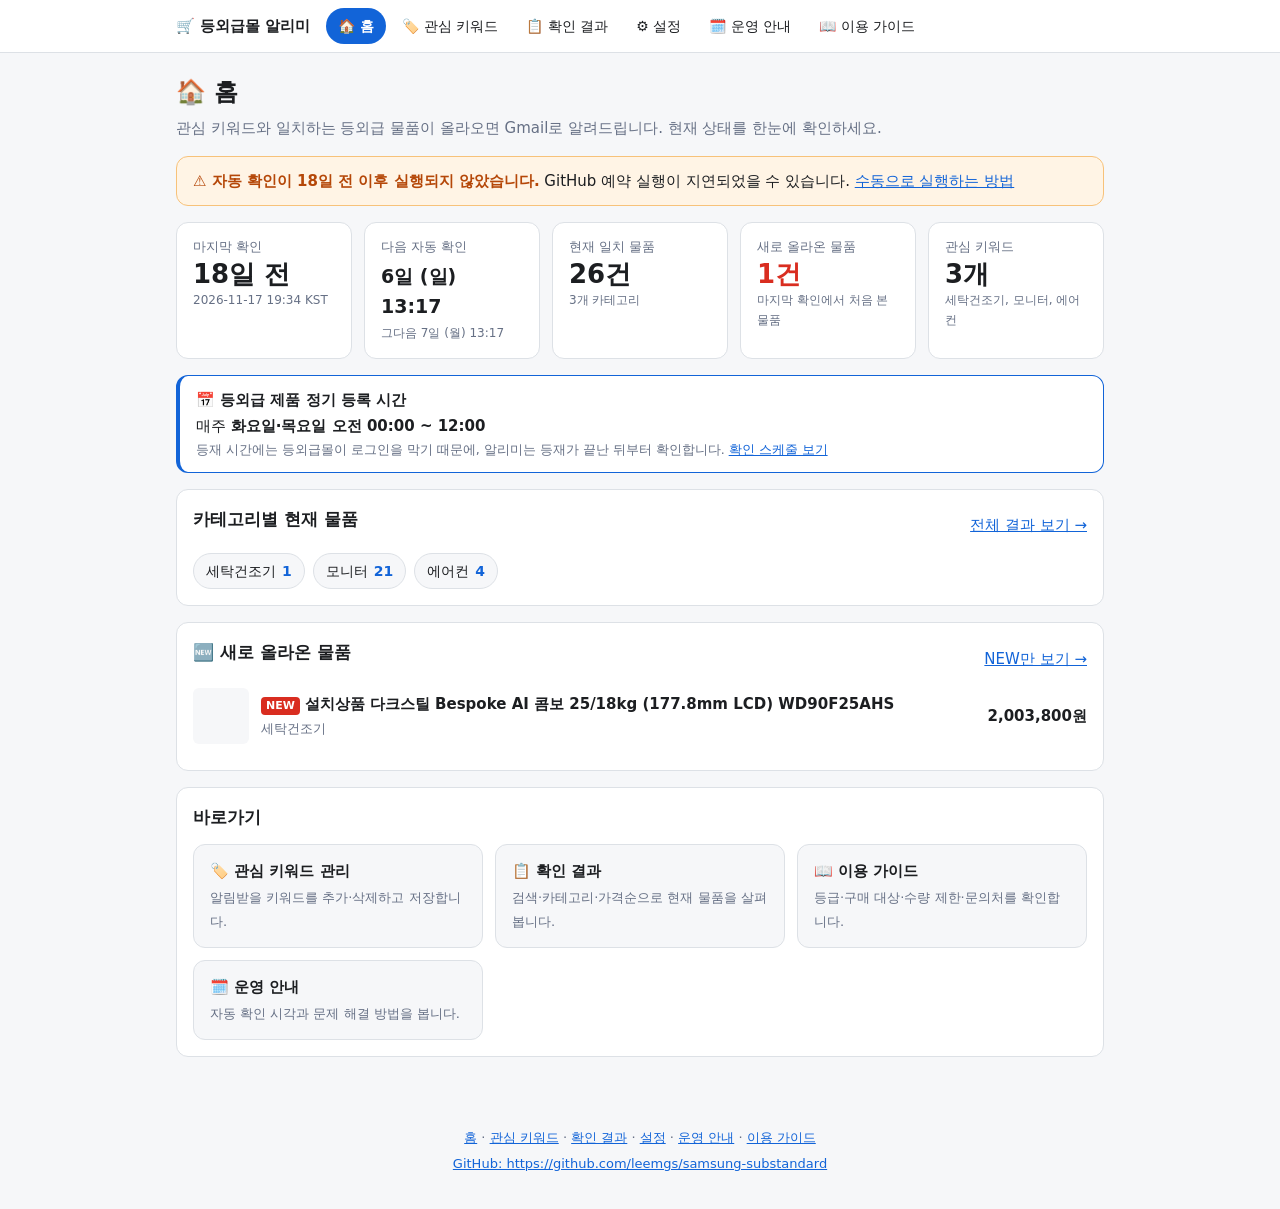
==== commit e958b9a1: "feat: 매뉴얼에 상품 등재 시간(화·목 00~12시 파킹시간) 고객센터 답변 추가, 확인 스케줄을 화·목 30분 간격으로 확장 - 이용 가이드: '상품 등재 시간' 섹션(핵심 " ====
--- a/docs/index.html
+++ b/docs/index.html
@@ -21,7 +21,7 @@
 
   <aside class="notice" role="note">
     <strong>📅 등외급 제품 정기 등록 시간</strong>
-    <span>매주 <b>화요일 오전 00:00 ~ 12:00</b></span>
+    <span>매주 <b>화요일·목요일 오전 00:00 ~ 12:00</b></span>
     <small>등재 시간에는 등외급몰이 로그인을 막기 때문에, 알리미는 등재가 끝난 뒤부터 확인합니다. <a href="schedule.html">확인 스케줄 보기</a></small>
   </aside>
 
--- a/docs/style.css
+++ b/docs/style.css
@@ -150,3 +150,7 @@
   .grid tr>*:last-child{border-bottom:0}
   .grid td[data-label]::before,.grid th[data-label]::before{content:attr(data-label);display:block;margin-bottom:2px;font-size:12px;font-weight:600;color:var(--mut)}
 }
+
+.reply{margin:10px 0;padding:12px 16px;border-left:4px solid var(--accent);background:var(--soft);border-radius:0 10px 10px 0;font-weight:600}
+.reply-full{margin-top:8px;color:var(--mut);font-size:14px}
+.reply-full p{margin:0 0 10px}
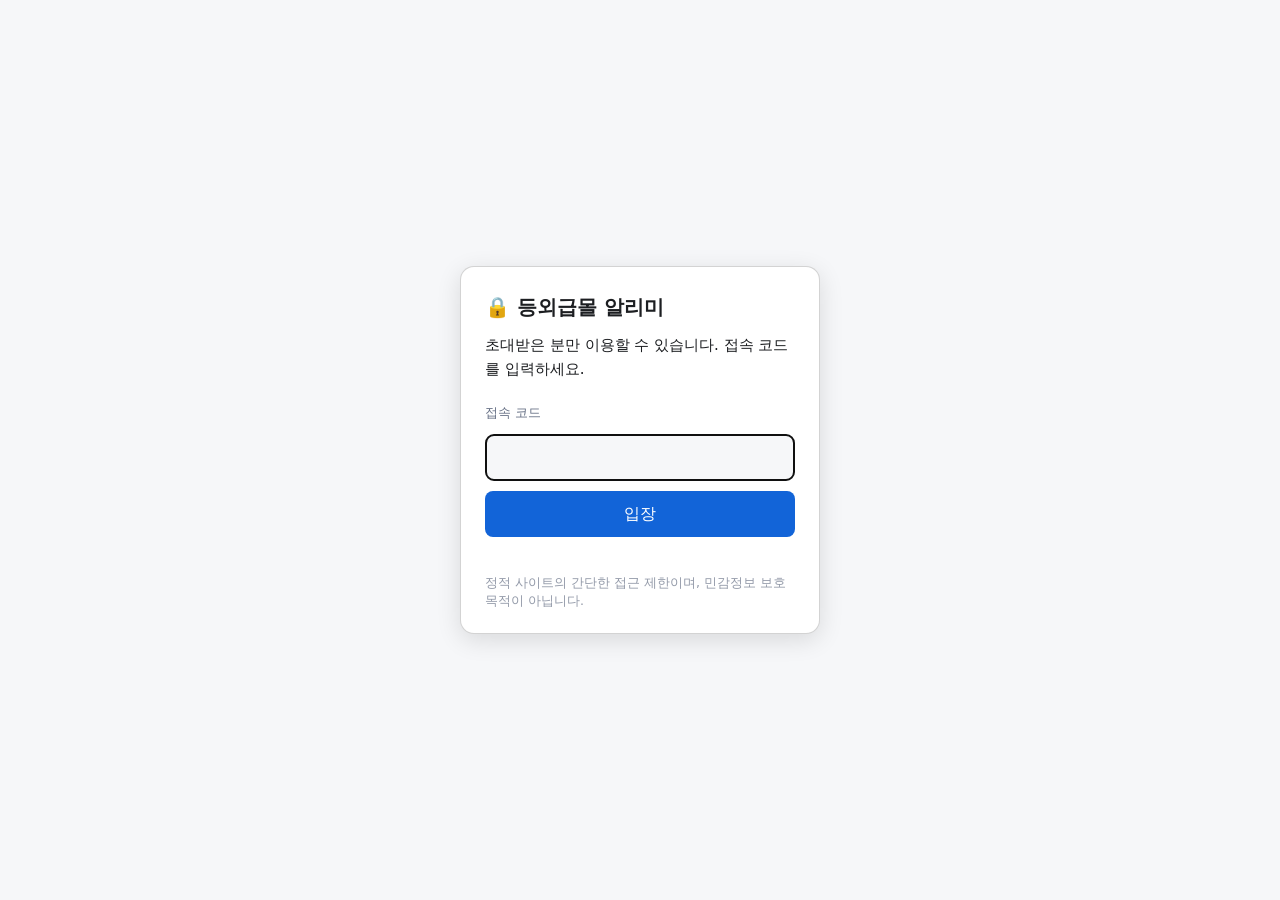
==== commit 3fded62b: "feat: 접속 코드 기반 간단 접근 제한 (SHA-256 해시, sessionStorage) Co-Authored-By: Claude Sonnet 5.5 <noreply@anth" ====
--- a/docs/index.html
+++ b/docs/index.html
@@ -1,13 +1,15 @@
 <!doctype html>
-<html lang="ko">
+<html lang="ko" class="auth-locked">
 <head>
 <meta charset="utf-8">
 <meta name="viewport" content="width=device-width, initial-scale=1">
 <title>등외급몰 알리미</title>
 <meta name="description" content="삼성전자 등외급몰의 관심 물품이 올라오면 이메일로 알려드립니다.">
 <link rel="stylesheet" href="style.css">
+<script src="assets/site.js"></script>
 </head>
 <body>
+<noscript><p style="padding:24px">이 페이지는 JavaScript가 필요합니다.</p></noscript>
 <header id="site-header"></header>
 <main id="main">
   <h1>🏠 홈</h1>
--- a/docs/style.css
+++ b/docs/style.css
@@ -139,7 +139,7 @@
   .board tr{border-bottom:1px solid var(--line);padding:8px 0}
   .board td{border:0;padding:3px 0}
   .board .num{width:auto;text-align:left}
-  .board .num::before,.board .cat::before,.board .price::before,.board .date::before{content:attr(data-label) " · ";color:var(--mut)}
+  .board .num::before,.board .cat::before,.board .price::before,.board .mprice::before,.board .date::before{content:attr(data-label) " · ";color:var(--mut)}
   .board .cat{white-space:normal}
   .pwrap{min-width:0}
   .mini .meta{white-space:normal}
@@ -154,3 +154,28 @@
 .reply{margin:10px 0;padding:12px 16px;border-left:4px solid var(--accent);background:var(--soft);border-radius:0 10px 10px 0;font-weight:600}
 .reply-full{margin-top:8px;color:var(--mut);font-size:14px}
 .reply-full p{margin:0 0 10px}
+.fresh-note{margin:-6px 0 8px;font-size:13px;color:var(--mut)}
+.fresh-note.warn{color:var(--warn);font-weight:600}
+
+/* ---- 직원가 / 판매가 컬럼 */
+.board th small{display:block;font-weight:400;font-size:11px;color:var(--mut)}
+.board .mprice{white-space:nowrap}
+.board .mprice small{display:block;color:var(--mut);font-size:12px}
+.board .mprice a{font-weight:600;text-decoration:none}
+.board .mprice a:hover{text-decoration:underline}
+.board .save{color:var(--ok);font-weight:700}
+.muted{color:var(--mut)}
+
+/* ---- 접근 제한 (assets/site.js) */
+html.auth-locked body > *:not(#auth-gate):not(noscript) { display: none !important; }
+#auth-gate { min-height: 100vh; display: flex; align-items: center; justify-content: center; padding: 16px; }
+.auth-card { width: 100%; max-width: 360px; background: var(--card, #fff); color: inherit; border: 1px solid rgba(128,128,128,.35); border-radius: 14px; padding: 24px; box-shadow: 0 6px 24px rgba(0,0,0,.12); display: grid; gap: 10px; }
+.auth-card h1 { margin: 0; font-size: 1.25rem; }
+.auth-card p { margin: 0; }
+.auth-card input { width: 100%; padding: 10px; font-size: 1rem; box-sizing: border-box; }
+.auth-card button { padding: 10px; font-size: 1rem; cursor: pointer; }
+.auth-card small { opacity: .7; line-height: 1.4; }
+.auth-msg { color: #c62828; min-height: 1.2em; font-size: .9rem; }
+#auth-lock { position: fixed; right: 12px; bottom: 12px; z-index: 50; padding: 6px 10px; font-size: .8rem; opacity: .75; cursor: pointer; }
+#auth-lock:hover { opacity: 1; }
+@media (prefers-color-scheme: dark) { .auth-card { background: #1e1f22; } .auth-msg { color: #ff8a80; } }
